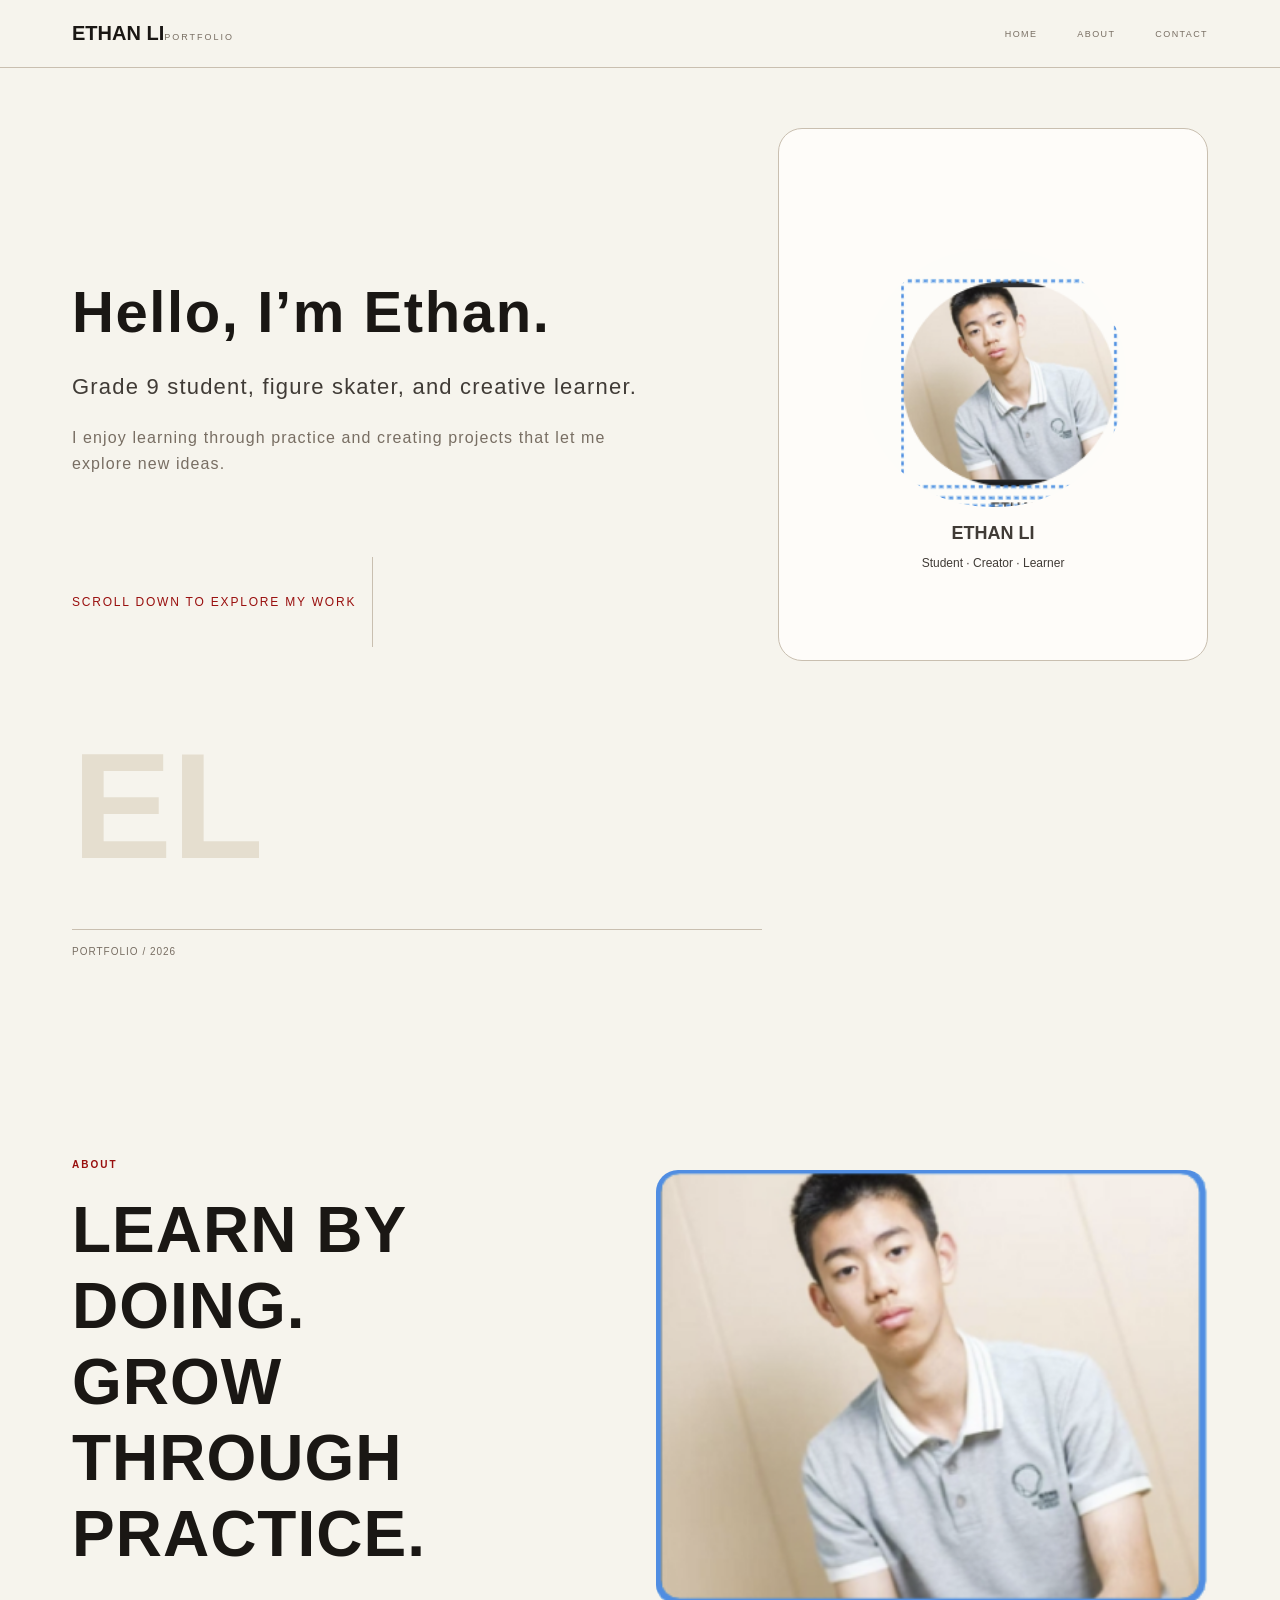
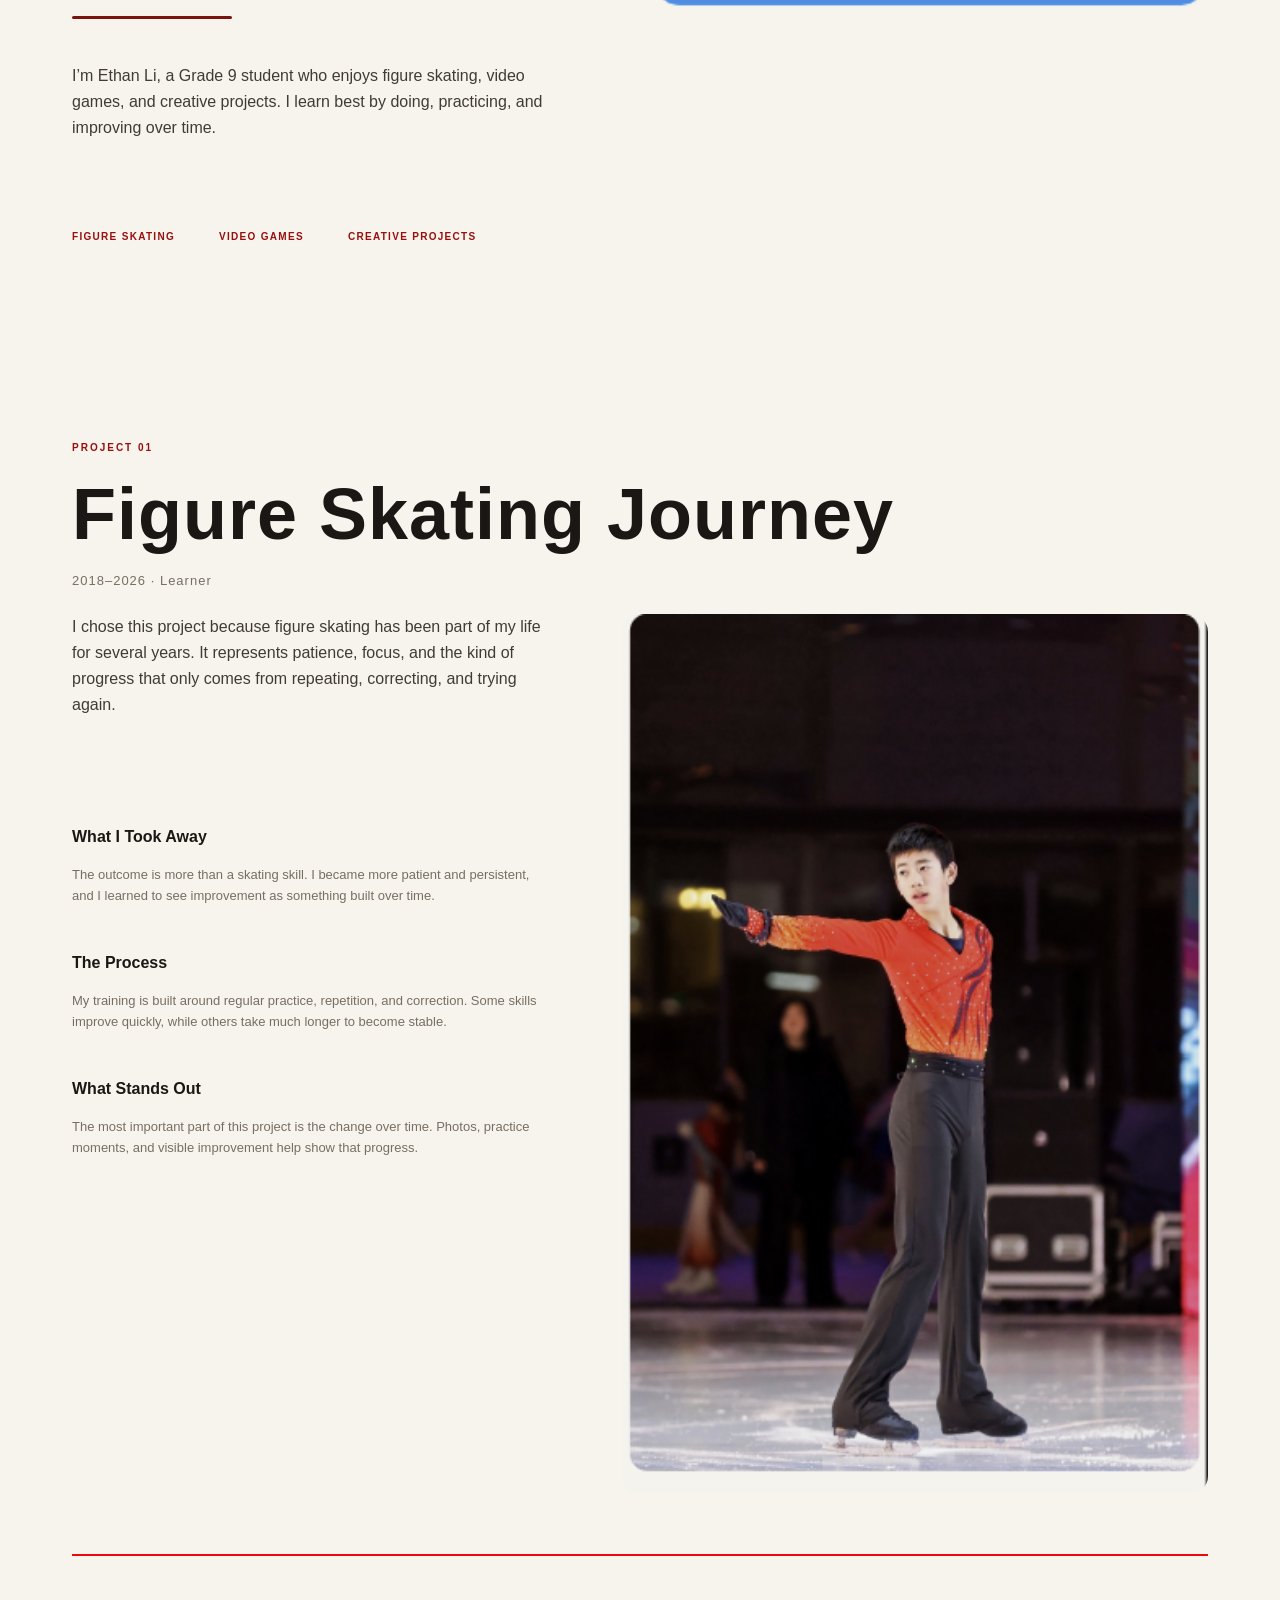
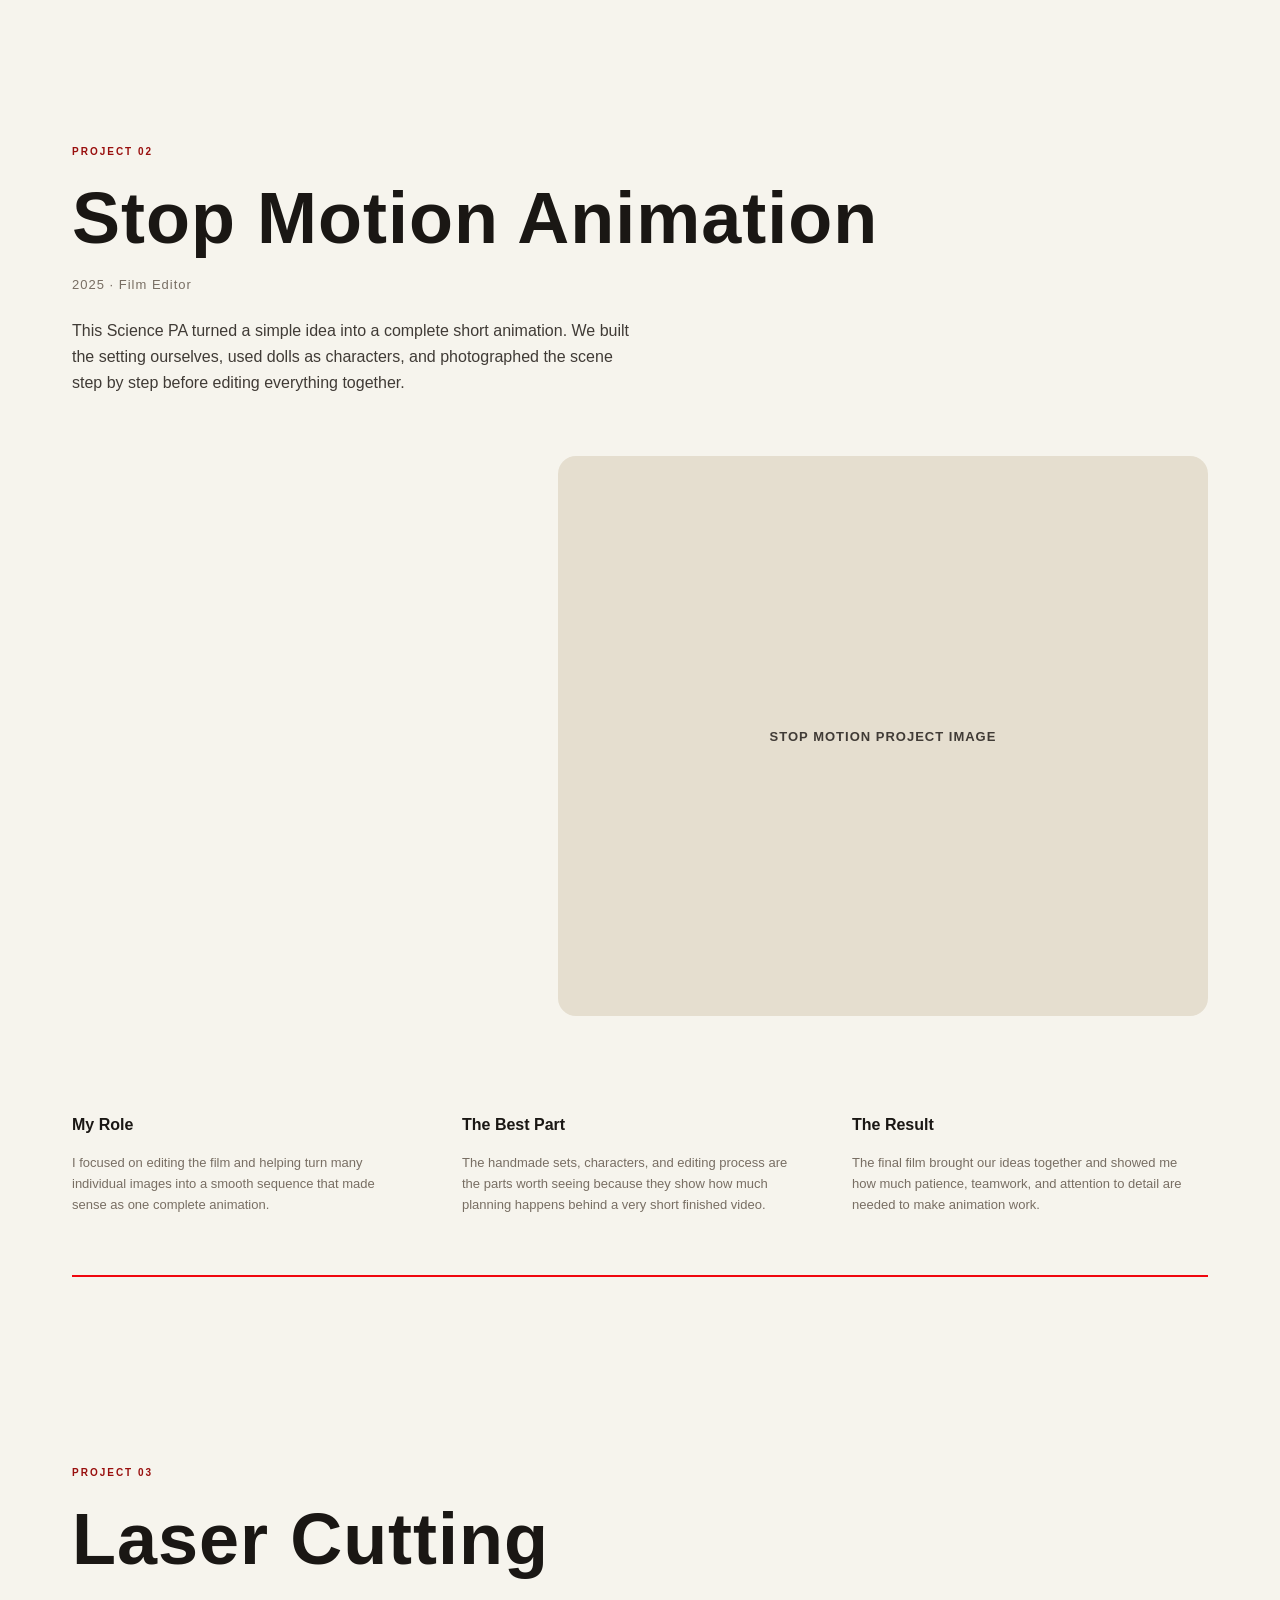
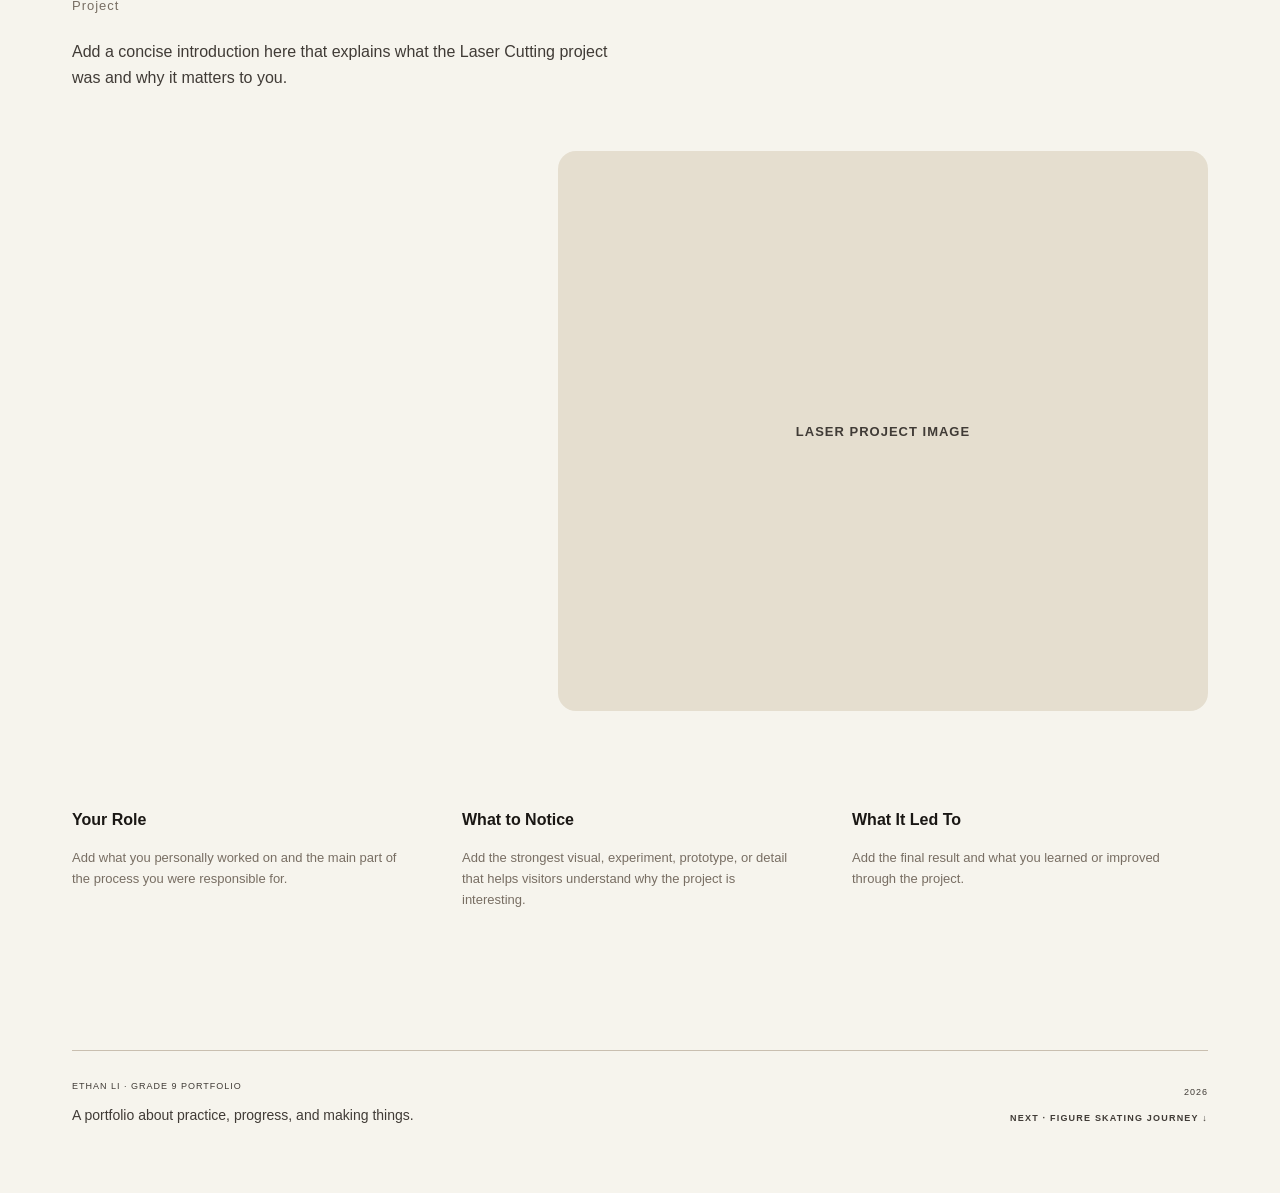
==== portfolio-figma-assignment/index.html @ 9a59ec35 "Add files via upload" ====
<!DOCTYPE html>
<html lang="en">
<head>
<meta charset="UTF-8" />
<meta name="viewport" content="width=device-width, initial-scale=1.0" />
<title>Ethan Li — Portfolio</title>
<link rel="stylesheet" href="css/style.css" />
</head>
<body>

<header id="home">
  <div class="header-inner">
    <a class="logo" href="#home">ETHAN LI<span class="logo-sub">PORTFOLIO</span></a>
    <nav>
      <a href="#home">Home</a>
      <a href="#about">About</a>
      <a href="#contact">Contact</a>
    </nav>
  </div>
</header>

<!-- ============ HERO ============ -->
<section class="hero">
  <div class="wrap">
    <div class="hero-grid">
      <div>
        <h1>Hello, I&rsquo;m Ethan.</h1>
        <p class="tagline">Grade 9 student, figure skater, and creative learner.</p>
        <p class="sub">I enjoy learning through practice and creating projects that let me explore new ideas.</p>
        <div class="scroll-hint">Scroll down to explore my work</div>
      </div>
      <aside class="hero-card">
        <img src="images/portrait.png" alt="Portrait of Ethan Li" />
        <div class="name">ETHAN LI</div>
        <div class="role">Student &middot; Creator &middot; Learner</div>
      </aside>
    </div>
    <div class="hero-watermark">EL</div>
    <div class="hero-foot">
      <hr class="rule" />
      <span>Portfolio / 2026</span>
    </div>
  </div>
</section>

<!-- ============ ABOUT ============ -->
<section class="about" id="about">
  <div class="wrap">
    <div class="eyebrow">About</div>
    <div class="about-grid">
      <div>
        <h2>LEARN BY DOING.<br />GROW THROUGH PRACTICE.</h2>
        <div class="bar"></div>
        <p>I&rsquo;m Ethan Li, a Grade 9 student who enjoys figure skating, video games, and creative projects. I learn best by doing, practicing, and improving over time.</p>
        <div class="interests">
          <span>Figure Skating</span>
          <span>Video Games</span>
          <span>Creative Projects</span>
        </div>
      </div>
      <img src="images/about.png" alt="About Ethan" />
    </div>
  </div>
</section>

<!-- ============ PROJECT 01 ============ -->
<section class="project" id="project-1">
  <div class="wrap">
    <div class="eyebrow">Project 01</div>
    <h2>Figure Skating Journey</h2>
    <div class="meta">2018&ndash;2026 &middot; Learner</div>
    <div class="project-layout">
      <div>
        <p class="intro">I chose this project because figure skating has been part of my life for several years. It represents patience, focus, and the kind of progress that only comes from repeating, correcting, and trying again.</p>
        <div class="facts" style="grid-template-columns: 1fr; gap: 48px; margin-top: 110px;">
          <div>
            <h3>What I Took Away</h3>
            <p>The outcome is more than a skating skill. I became more patient and persistent, and I learned to see improvement as something built over time.</p>
          </div>
          <div>
            <h3>The Process</h3>
            <p>My training is built around regular practice, repetition, and correction. Some skills improve quickly, while others take much longer to become stable.</p>
          </div>
          <div>
            <h3>What Stands Out</h3>
            <p>The most important part of this project is the change over time. Photos, practice moments, and visible improvement help show that progress.</p>
          </div>
        </div>
      </div>
      <img class="side-img" src="images/skating.png" alt="Figure skating" />
    </div>
    <hr class="section-divider" />
  </div>
</section>

<!-- ============ PROJECT 02 ============ -->
<section class="project" id="project-2">
  <div class="wrap">
    <div class="eyebrow">Project 02</div>
    <h2>Stop Motion Animation</h2>
    <div class="meta">2025 &middot; Film Editor</div>
    <p class="intro">This Science PA turned a simple idea into a complete short animation. We built the setting ourselves, used dolls as characters, and photographed the scene step by step before editing everything together.</p>
    <div class="project-img big-img">STOP MOTION PROJECT IMAGE</div>
    <div class="facts">
      <div>
        <h3>My Role</h3>
        <p>I focused on editing the film and helping turn many individual images into a smooth sequence that made sense as one complete animation.</p>
      </div>
      <div>
        <h3>The Best Part</h3>
        <p>The handmade sets, characters, and editing process are the parts worth seeing because they show how much planning happens behind a very short finished video.</p>
      </div>
      <div>
        <h3>The Result</h3>
        <p>The final film brought our ideas together and showed me how much patience, teamwork, and attention to detail are needed to make animation work.</p>
      </div>
    </div>
    <hr class="section-divider" />
  </div>
</section>

<!-- ============ PROJECT 03 ============ -->
<section class="project" id="project-3">
  <div class="wrap">
    <div class="eyebrow">Project 03</div>
    <h2>Laser Cutting</h2>
    <div class="meta">Project</div>
    <p class="intro">Add a concise introduction here that explains what the Laser Cutting project was and why it matters to you.</p>
    <div class="project-img big-img">LASER PROJECT IMAGE</div>
    <div class="facts">
      <div>
        <h3>Your Role</h3>
        <p>Add what you personally worked on and the main part of the process you were responsible for.</p>
      </div>
      <div>
        <h3>What to Notice</h3>
        <p>Add the strongest visual, experiment, prototype, or detail that helps visitors understand why the project is interesting.</p>
      </div>
      <div>
        <h3>What It Led To</h3>
        <p>Add the final result and what you learned or improved through the project.</p>
      </div>
    </div>
  </div>
</section>

<!-- ============ FOOTER ============ -->
<footer id="contact">
  <div class="wrap">
    <hr class="rule" />
    <div class="footer-row">
      <div class="left">
        <small>Ethan Li &middot; Grade 9 Portfolio</small>
        <div class="footer-desc">A portfolio about practice, progress, and making things.</div>
      </div>
      <div class="right" style="text-align: right;">
        <small>2026</small>
        <div class="footer-next">Next &middot; Figure Skating Journey &darr;</div>
      </div>
    </div>
  </div>
</footer>

</body>
</html>
---- portfolio-figma-assignment/css/style.css ----
:root {
  --bg: #F6F4ED;
  --card: #FEFCF9;
  --ink: #1A1714;
  --ink-2: #403B36;
  --muted: #786E63;
  --line: #C9BFB0;
  --accent: #990F0E;
  --accent-dark: #7A140F;
  --cream: #E5DECF;
}
* { margin: 0; padding: 0; box-sizing: border-box; }
html { scroll-behavior: smooth; }
body {
  background: var(--bg);
  color: var(--ink);
  font-family: Inter, "Helvetica Neue", Arial, sans-serif;
  -webkit-font-smoothing: antialiased;
}
img { display: block; max-width: 100%; }
.wrap { max-width: 1440px; margin: 0 auto; padding: 0 72px; }

/* ---------- Header ---------- */
header { position: sticky; top: 0; z-index: 10; background: var(--bg); border-bottom: 1px solid var(--line); }
.header-inner { display: flex; align-items: center; justify-content: space-between; padding: 22px 72px; }
.logo { color: var(--ink); font-size: 20px; font-weight: 600; text-decoration: none; }
.logo-sub { color: var(--muted); font-size: 9px; font-weight: 500; letter-spacing: 2px; margin-top: 2px; }
nav { display: flex; gap: 40px; }
nav a { color: var(--muted); font-size: 9px; font-weight: 500; letter-spacing: 1.4px; text-decoration: none; text-transform: uppercase; }
nav a:hover { color: var(--accent); }

/* ---------- Shared ---------- */
.eyebrow { color: var(--accent); font-size: 10px; font-weight: 600; letter-spacing: 2px; text-transform: uppercase; }
.rule { border: none; border-top: 1px solid var(--line); }
.project-img {
  background: var(--cream); border-radius: 18px;
  display: flex; align-items: center; justify-content: center;
  color: var(--ink-2); font-size: 13px; font-weight: 600; letter-spacing: 1px; text-align: center;
}

/* ---------- Hero ---------- */
.hero { padding: 60px 0 90px; position: relative; }
.hero-grid { display: grid; grid-template-columns: 1fr 430px; gap: 80px; align-items: start; }
.hero h1 { font-size: 58px; font-weight: 700; letter-spacing: 1.6px; margin: 150px 0 24px; }
.hero .tagline { color: var(--ink-2); font-size: 22px; font-weight: 500; line-height: 36px; letter-spacing: 1.2px; margin-bottom: 20px; }
.hero .sub { color: var(--muted); font-size: 16px; font-weight: 400; line-height: 26px; letter-spacing: 1.1px; max-width: 560px; }
.scroll-hint { margin-top: 80px; color: var(--accent); font-size: 12px; font-weight: 500; letter-spacing: 1.8px; text-transform: uppercase; display: flex; align-items: center; gap: 16px; }
.scroll-hint::after { content: ""; width: 1px; height: 90px; background: var(--line); display: block; }
.hero-card { background: var(--card); border: 1px solid var(--line); border-radius: 24px; padding: 120px 40px 90px; text-align: center; }
.hero-card img { width: 265px; height: 258px; border-radius: 9999px; object-fit: cover; margin: 0 auto 16px; }
.hero-card .name { color: var(--ink-2); font-size: 18px; font-weight: 600; }
.hero-card .role { color: var(--ink-2); font-size: 12px; font-weight: 400; margin-top: 12px; }
.hero-watermark { margin-top: 70px; color: var(--cream); font-size: 150px; font-weight: 700; line-height: 1; user-select: none; }
.hero-foot { margin-top: 48px; max-width: 690px; }
.hero-foot span { display: inline-block; margin-top: 16px; color: var(--muted); font-size: 10px; font-weight: 500; letter-spacing: 1px; text-transform: uppercase; }

/* ---------- About ---------- */
.about { padding: 110px 0 90px; }
.about-grid { display: grid; grid-template-columns: 1fr 552px; gap: 80px; align-items: start; }
.about h2 { font-size: 64px; font-weight: 700; line-height: 76px; letter-spacing: 1px; margin: 22px 0 0; }
.about .bar { width: 160px; height: 3px; border-radius: 2px; background: var(--accent-dark); margin: 44px 0; }
.about p { color: var(--ink-2); font-size: 16px; line-height: 26px; max-width: 590px; }
.interests { display: flex; gap: 44px; margin-top: 90px; }
.interests span { color: var(--accent); font-size: 10px; font-weight: 600; letter-spacing: 1.3px; text-transform: uppercase; }
.about img { border-radius: 22px; object-fit: cover; width: 100%; height: 437px; }

/* ---------- Projects ---------- */
.project { padding: 110px 0 80px; }
.project h2 { font-size: 72px; font-weight: 700; letter-spacing: 1px; margin: 20px 0 18px; }
.project .meta { color: var(--muted); font-size: 13px; font-weight: 500; letter-spacing: 1px; margin-bottom: 26px; }
.project .intro { color: var(--ink-2); font-size: 16px; line-height: 26px; max-width: 560px; }
.project-layout { display: grid; grid-template-columns: 1fr 586px; gap: 80px; align-items: start; }
.project-layout .side-img { width: 100%; height: 880px; border-radius: 18px; object-fit: cover; }
.big-img { width: 650px; height: 560px; border-radius: 18px; margin: 60px 0 0 auto; }
.facts { display: grid; grid-template-columns: repeat(3, 330px); gap: 60px; margin-top: 100px; }
.facts h3 { font-size: 16px; font-weight: 600; margin-bottom: 18px; }
.facts p { color: var(--muted); font-size: 13px; line-height: 21px; }
.section-divider { border: none; border-top: 2px solid #F0060E; margin: 60px 0 0; }

/* ---------- Footer ---------- */
footer { padding: 60px 0 70px; }
.footer-row { display: flex; justify-content: space-between; align-items: flex-end; margin-top: 24px; }
.footer-row small { color: var(--ink-2); font-size: 9px; font-weight: 500; letter-spacing: 1px; text-transform: uppercase; }
.footer-desc { color: var(--ink-2); font-size: 14px; margin-top: 14px; }
.footer-next { color: var(--ink-2); font-size: 9px; font-weight: 600; letter-spacing: 1.2px; text-transform: uppercase; margin-top: 14px; }

/* ---------- Responsive ---------- */
@media (max-width: 1100px) {
  .wrap { padding: 0 32px; }
  .header-inner { padding: 20px 32px; }
  .hero-grid, .about-grid, .project-layout { grid-template-columns: 1fr; gap: 48px; }
  .hero h1 { font-size: 44px; margin-top: 40px; }
  .about h2, .project h2 { font-size: 44px; line-height: 52px; }
  .hero-watermark { font-size: 90px; }
  .project-layout .big-img { width: 100%; margin: 48px 0 0; }
  .facts { grid-template-columns: 1fr; gap: 40px; }
}
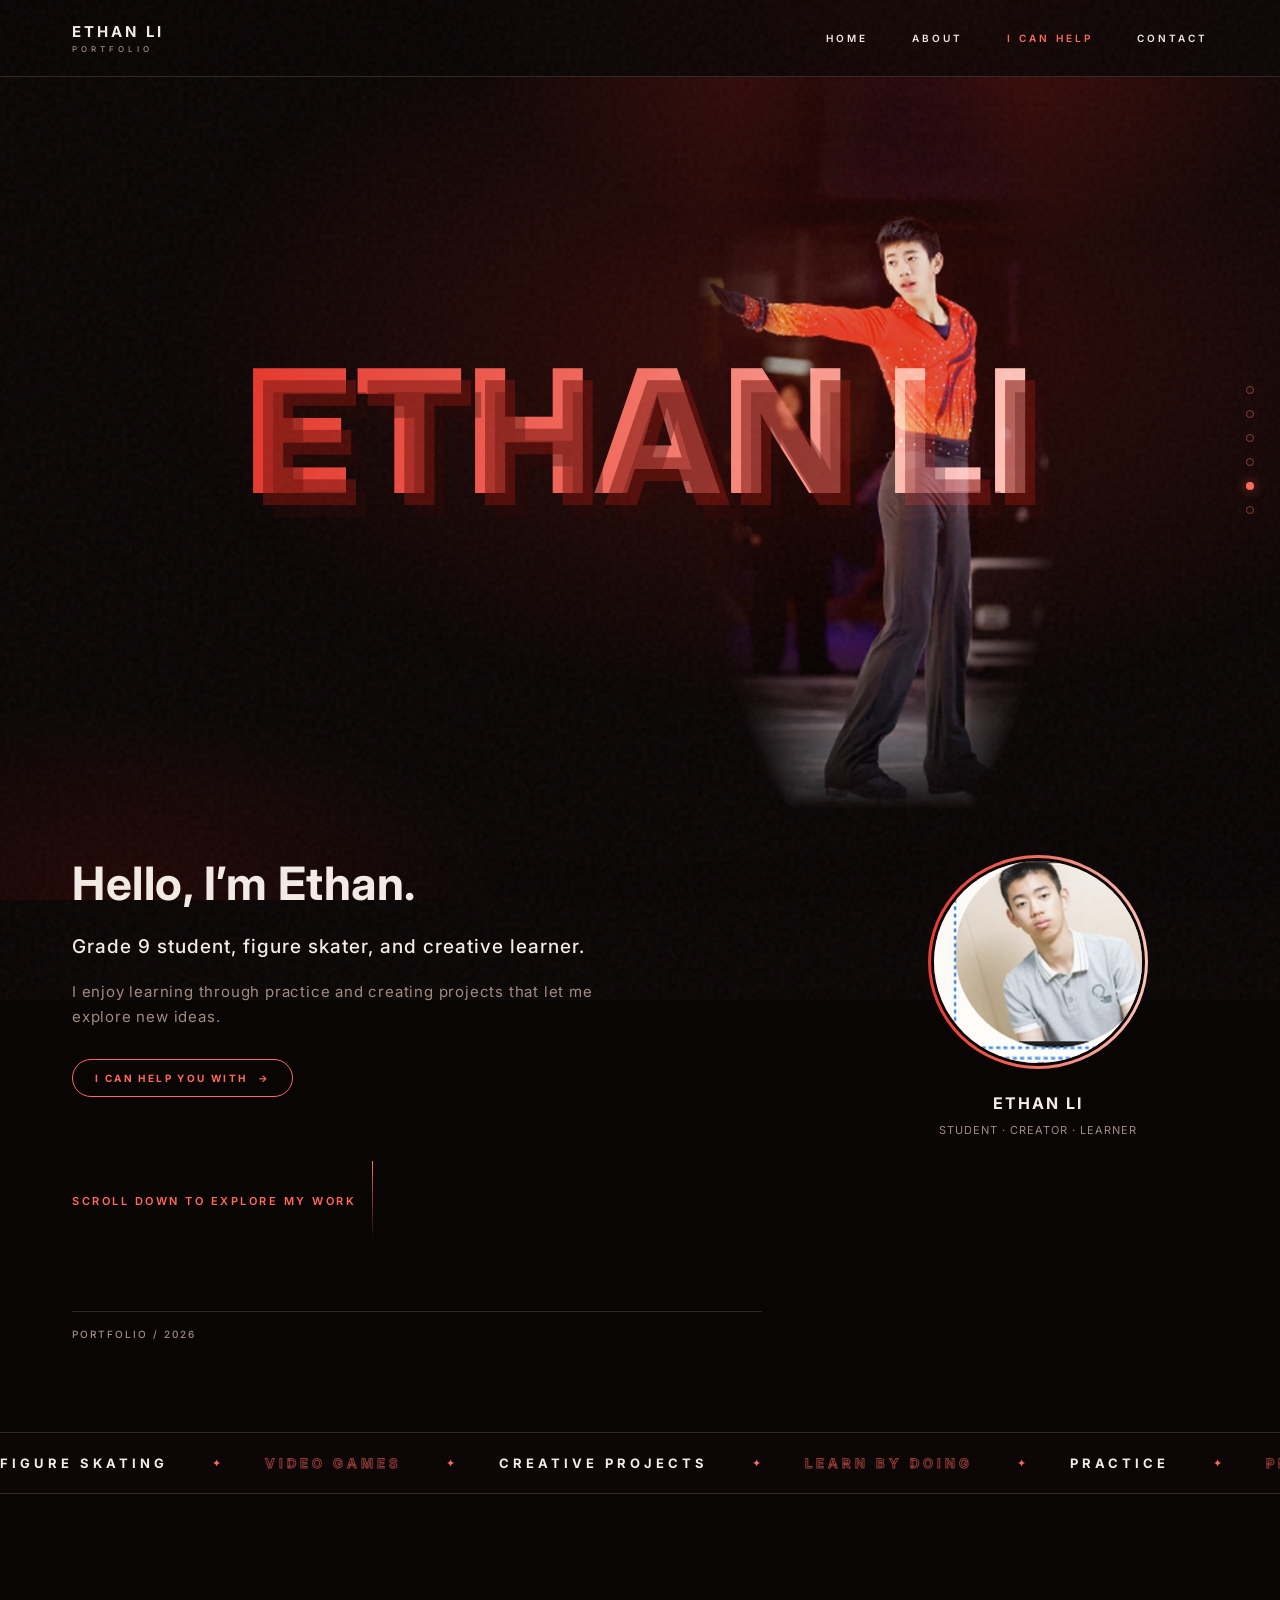
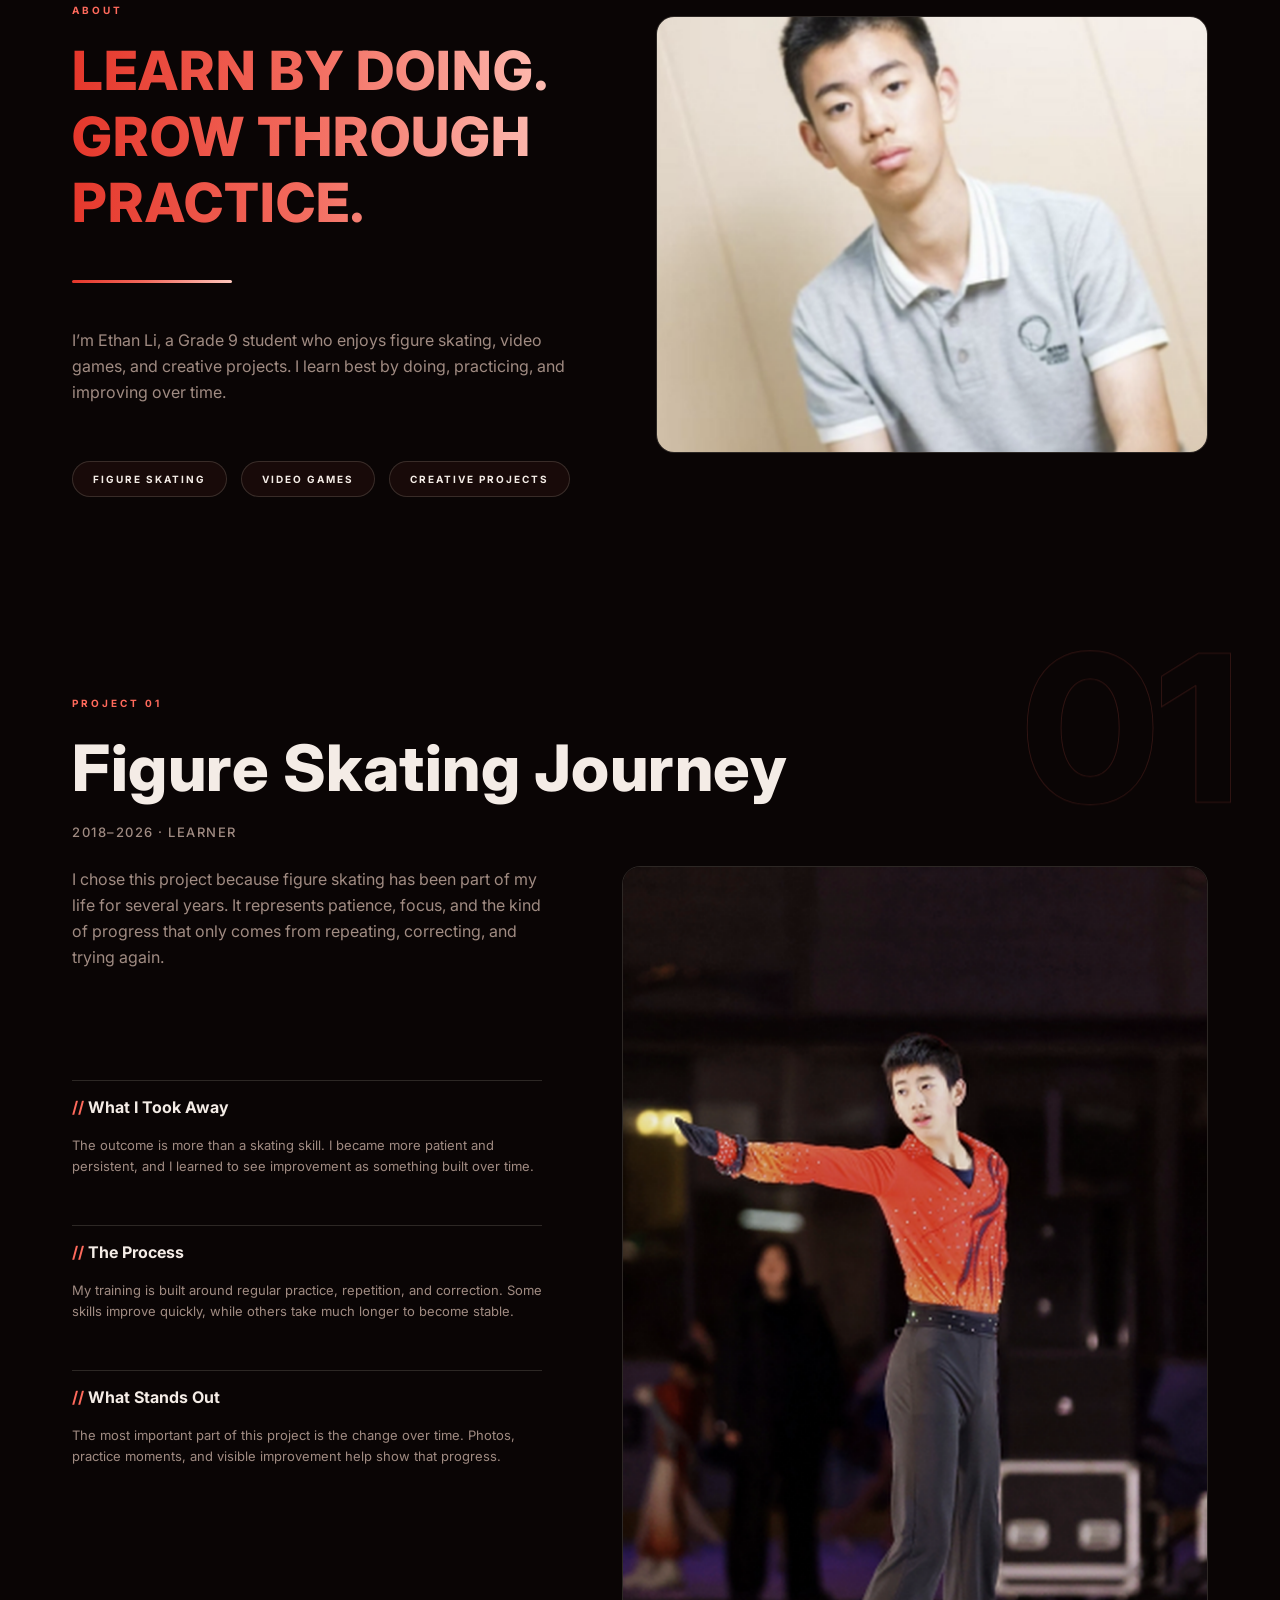
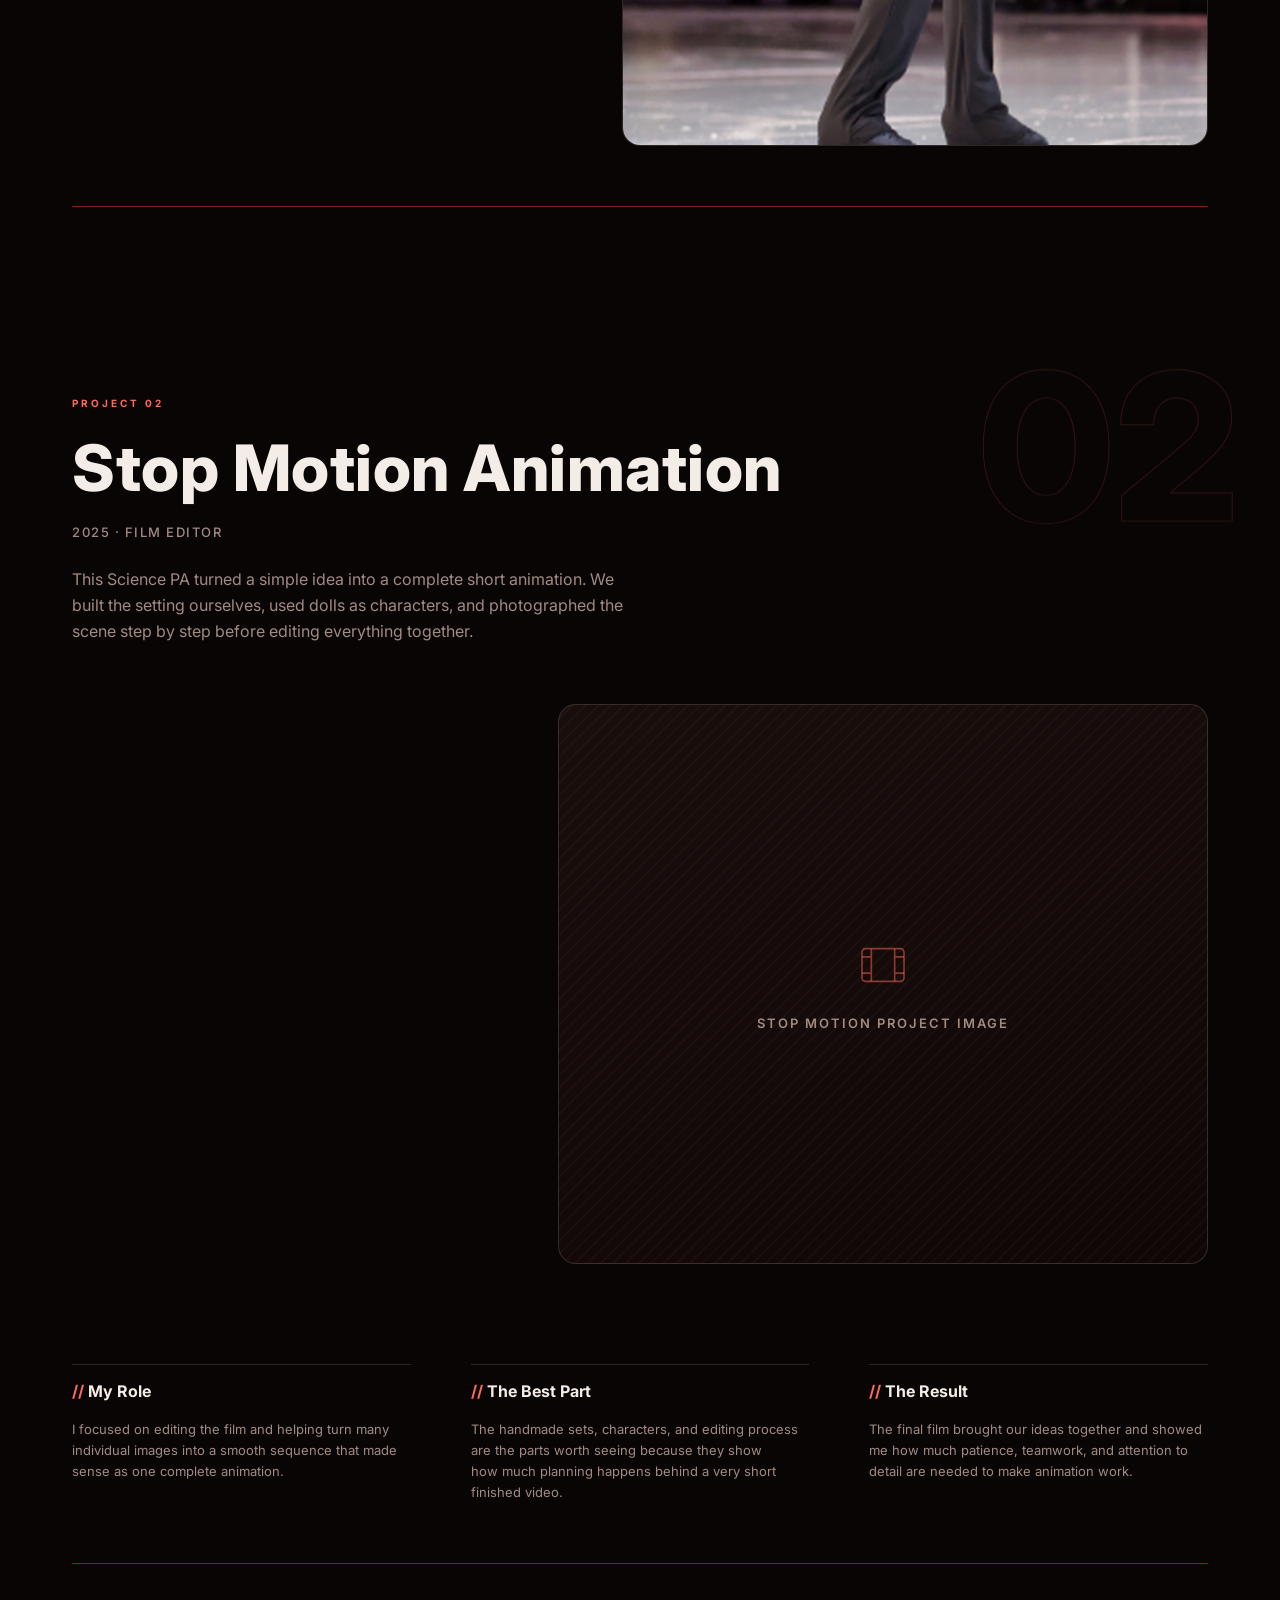
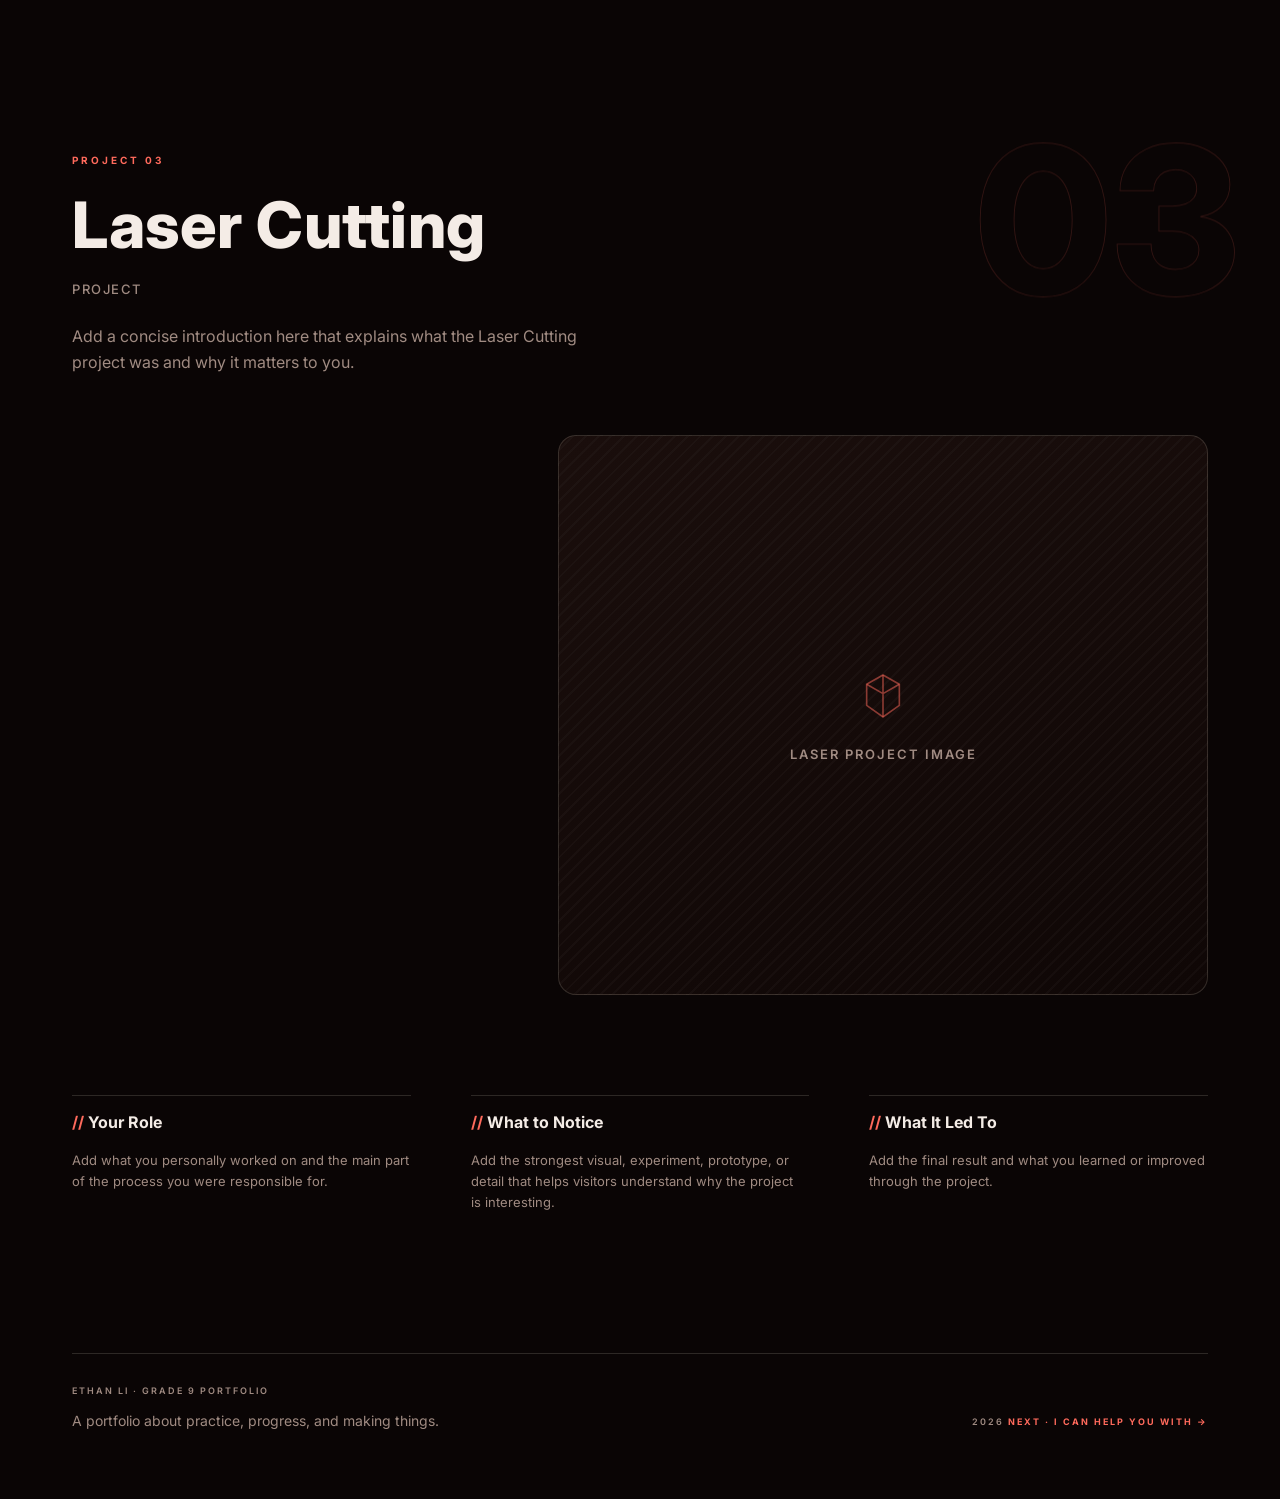
==== commit 452fa7ed: "Add I-can-help-you-with page (help.html) and sync current site" ====
--- a/portfolio-figma-assignment/index.html
+++ b/portfolio-figma-assignment/index.html
@@ -3,39 +3,67 @@
 <head>
 <meta charset="UTF-8" />
 <meta name="viewport" content="width=device-width, initial-scale=1.0" />
-<title>Ethan Li — Portfolio</title>
+<title>Ethan Li — Portfolio 2026</title>
+<meta name="description" content="Portfolio of Ethan Li — Grade 9 student, figure skater and creative learner. Projects about practice, progress, and making things." />
+<meta name="theme-color" content="#0A0505" />
+<meta name="color-scheme" content="dark" />
+<link rel="preconnect" href="https://fonts.googleapis.com" />
+<link rel="preconnect" href="https://fonts.gstatic.com" crossorigin />
+<link href="https://fonts.googleapis.com/css2?family=Inter:wght@400;500;600;700;800;900&display=swap" rel="stylesheet" />
+<link rel="icon" href="data:image/svg+xml,%3Csvg%20xmlns='http://www.w3.org/2000/svg'%20viewBox='0%200%2032%2032'%3E%3Crect%20width='32'%20height='32'%20rx='7'%20fill='%230A0505'/%3E%3Ctext%20x='16'%20y='22'%20font-family='Arial'%20font-size='14'%20font-weight='700'%20text-anchor='middle'%20fill='%23FF6A5C'%3EEL%3C/text%3E%3C/svg%3E" />
 <link rel="stylesheet" href="css/style.css" />
 </head>
 <body>
 
+<div id="loader" aria-hidden="true">
+  <div class="loader-name">ETHAN&nbsp;LI</div>
+  <div class="loader-bar"><i></i></div>
+</div>
+
+<canvas id="particles" aria-hidden="true"></canvas>
+<div id="spotlight" aria-hidden="true"></div>
+<div id="grain" aria-hidden="true"></div>
+<div id="progress" aria-hidden="true"></div>
+<div id="cur-dot" aria-hidden="true"></div>
+<div id="cur-ring" aria-hidden="true"></div>
+
+<a class="skip-link" href="#about">Skip to content</a>
+
 <header id="home">
   <div class="header-inner">
     <a class="logo" href="#home">ETHAN LI<span class="logo-sub">PORTFOLIO</span></a>
-    <nav>
+    <nav aria-label="Main">
       <a href="#home">Home</a>
       <a href="#about">About</a>
+      <a href="help.html" class="nav-cta">I can help</a>
       <a href="#contact">Contact</a>
     </nav>
   </div>
 </header>
 
-<!-- ============ HERO ============ -->
+<!-- ============ HERO（参考图版：暗底 + 巨幅标题 + 人物抠像叠压） ============ -->
 <section class="hero">
-  <div class="wrap">
+  <div class="hero-stage">
+    <div class="title-wrap">
+      <div class="display-name" aria-hidden="true">ETHAN&nbsp;LI</div>
+    </div>
+    <img class="hero-cutout" src="images/skater-cutout.png" alt="" fetchpriority="high" />
+  </div>
+  <div class="wrap hero-copy">
     <div class="hero-grid">
       <div>
         <h1>Hello, I&rsquo;m Ethan.</h1>
         <p class="tagline">Grade 9 student, figure skater, and creative learner.</p>
         <p class="sub">I enjoy learning through practice and creating projects that let me explore new ideas.</p>
+        <a class="hero-cta" href="help.html">I can help you with <span aria-hidden="true">&rarr;</span></a>
         <div class="scroll-hint">Scroll down to explore my work</div>
       </div>
       <aside class="hero-card">
-        <img src="images/portrait.png" alt="Portrait of Ethan Li" />
+        <div class="avatar-ring"><img src="images/portrait.png" alt="Portrait of Ethan Li" width="336" height="336" decoding="async" /></div>
         <div class="name">ETHAN LI</div>
         <div class="role">Student &middot; Creator &middot; Learner</div>
       </aside>
     </div>
-    <div class="hero-watermark">EL</div>
     <div class="hero-foot">
       <hr class="rule" />
       <span>Portfolio / 2026</span>
@@ -43,13 +71,25 @@
   </div>
 </section>
 
+<!-- ============ 跑马灯装饰带（纯装饰） ============ -->
+<div class="marquee" aria-hidden="true">
+  <div class="marquee-track">
+    <span>Figure Skating</span><i>✦</i><span class="ghost-txt">Video Games</span><i>✦</i>
+    <span>Creative Projects</span><i>✦</i><span class="ghost-txt">Learn by Doing</span><i>✦</i>
+    <span>Practice</span><i>✦</i><span class="ghost-txt">Progress</span><i>✦</i>
+    <span>Figure Skating</span><i>✦</i><span class="ghost-txt">Video Games</span><i>✦</i>
+    <span>Creative Projects</span><i>✦</i><span class="ghost-txt">Learn by Doing</span><i>✦</i>
+    <span>Practice</span><i>✦</i><span class="ghost-txt">Progress</span><i>✦</i>
+  </div>
+</div>
+
 <!-- ============ ABOUT ============ -->
-<section class="about" id="about">
+<section class="about" id="about" aria-labelledby="about-title">
   <div class="wrap">
     <div class="eyebrow">About</div>
     <div class="about-grid">
       <div>
-        <h2>LEARN BY DOING.<br />GROW THROUGH PRACTICE.</h2>
+        <h2 id="about-title">LEARN BY DOING.<br />GROW THROUGH PRACTICE.</h2>
         <div class="bar"></div>
         <p>I&rsquo;m Ethan Li, a Grade 9 student who enjoys figure skating, video games, and creative projects. I learn best by doing, practicing, and improving over time.</p>
         <div class="interests">
@@ -58,21 +98,22 @@
           <span>Creative Projects</span>
         </div>
       </div>
-      <img src="images/about.png" alt="About Ethan" />
+      <img src="images/about.png" alt="About Ethan" loading="lazy" decoding="async" />
     </div>
   </div>
 </section>
 
 <!-- ============ PROJECT 01 ============ -->
-<section class="project" id="project-1">
+<section class="project" id="project-1" aria-labelledby="p1-title">
+  <div class="ghost" aria-hidden="true">01</div>
   <div class="wrap">
     <div class="eyebrow">Project 01</div>
-    <h2>Figure Skating Journey</h2>
+    <h2 id="p1-title">Figure Skating Journey</h2>
     <div class="meta">2018&ndash;2026 &middot; Learner</div>
     <div class="project-layout">
       <div>
         <p class="intro">I chose this project because figure skating has been part of my life for several years. It represents patience, focus, and the kind of progress that only comes from repeating, correcting, and trying again.</p>
-        <div class="facts" style="grid-template-columns: 1fr; gap: 48px; margin-top: 110px;">
+        <div class="facts facts--stack">
           <div>
             <h3>What I Took Away</h3>
             <p>The outcome is more than a skating skill. I became more patient and persistent, and I learned to see improvement as something built over time.</p>
@@ -87,20 +128,27 @@
           </div>
         </div>
       </div>
-      <img class="side-img" src="images/skating.png" alt="Figure skating" />
+      <img class="side-img" src="images/skating.png" alt="Figure skating" loading="lazy" decoding="async" />
     </div>
     <hr class="section-divider" />
   </div>
 </section>
 
 <!-- ============ PROJECT 02 ============ -->
-<section class="project" id="project-2">
+<section class="project" id="project-2" aria-labelledby="p2-title">
+  <div class="ghost" aria-hidden="true">02</div>
   <div class="wrap">
     <div class="eyebrow">Project 02</div>
-    <h2>Stop Motion Animation</h2>
+    <h2 id="p2-title">Stop Motion Animation</h2>
     <div class="meta">2025 &middot; Film Editor</div>
     <p class="intro">This Science PA turned a simple idea into a complete short animation. We built the setting ourselves, used dolls as characters, and photographed the scene step by step before editing everything together.</p>
-    <div class="project-img big-img">STOP MOTION PROJECT IMAGE</div>
+    <div class="project-img big-img">
+      <svg class="ph-icon" viewBox="0 0 48 48" fill="none" stroke="currentColor" stroke-width="1.4" aria-hidden="true">
+        <rect x="6" y="10" width="36" height="28" rx="3" />
+        <path d="M14 10v28M34 10v28M6 17h8M6 31h8M34 17h8M34 31h8" />
+      </svg>
+      <span>STOP MOTION PROJECT IMAGE</span>
+    </div>
     <div class="facts">
       <div>
         <h3>My Role</h3>
@@ -120,13 +168,20 @@
 </section>
 
 <!-- ============ PROJECT 03 ============ -->
-<section class="project" id="project-3">
+<section class="project" id="project-3" aria-labelledby="p3-title">
+  <div class="ghost" aria-hidden="true">03</div>
   <div class="wrap">
     <div class="eyebrow">Project 03</div>
-    <h2>Laser Cutting</h2>
+    <h2 id="p3-title">Laser Cutting</h2>
     <div class="meta">Project</div>
     <p class="intro">Add a concise introduction here that explains what the Laser Cutting project was and why it matters to you.</p>
-    <div class="project-img big-img">LASER PROJECT IMAGE</div>
+    <div class="project-img big-img">
+      <svg class="ph-icon" viewBox="0 0 48 48" fill="none" stroke="currentColor" stroke-width="1.4" aria-hidden="true">
+        <path d="M24 6l14 8v18L24 42 10 32V14z" />
+        <path d="M24 6v36M10 14l14 8 14-8" />
+      </svg>
+      <span>LASER PROJECT IMAGE</span>
+    </div>
     <div class="facts">
       <div>
         <h3>Your Role</h3>
@@ -149,17 +204,21 @@
   <div class="wrap">
     <hr class="rule" />
     <div class="footer-row">
-      <div class="left">
+      <div class="footer-left">
         <small>Ethan Li &middot; Grade 9 Portfolio</small>
         <div class="footer-desc">A portfolio about practice, progress, and making things.</div>
       </div>
-      <div class="right" style="text-align: right;">
+      <div class="footer-right">
         <small>2026</small>
-        <div class="footer-next">Next &middot; Figure Skating Journey &darr;</div>
+        <div class="footer-next"><a href="help.html" style="color:inherit;text-decoration:none;">Next &middot; I can help you with &rarr;</a></div>
       </div>
     </div>
   </div>
 </footer>
 
+<nav id="rail" aria-label="Sections"></nav>
+
+<script src="js/main.js" defer></script>
+<script src="js/fx.js" defer></script>
 </body>
 </html>
--- a/portfolio-figma-assignment/css/style.css
+++ b/portfolio-figma-assignment/css/style.css
@@ -1,97 +1,575 @@
 :root {
-  --bg: #F6F4ED;
-  --card: #FEFCF9;
-  --ink: #1A1714;
-  --ink-2: #403B36;
-  --muted: #786E63;
-  --line: #C9BFB0;
-  --accent: #990F0E;
-  --accent-dark: #7A140F;
-  --cream: #E5DECF;
+  --bg: #0A0505;
+  --panel: #150B0A;
+  --ink: #F4ECE6;
+  --muted: #A08B82;
+  --line: rgba(229, 222, 207, 0.16);
+  --accent: #FF6A5C;
+  --grad: linear-gradient(92deg, #E5372B 0%, #F2695C 45%, #FFC7BD 100%);
+  --header-h: 76px;
+  --ease: cubic-bezier(0.22, 1, 0.36, 1);
 }
 * { margin: 0; padding: 0; box-sizing: border-box; }
 html { scroll-behavior: smooth; }
 body {
-  background: var(--bg);
+  background-color: var(--bg);
+  background-image:
+    radial-gradient(ellipse 55% 45% at 72% 0%, rgba(122, 20, 15, 0.55), transparent 65%),
+    radial-gradient(ellipse 45% 30% at 8% 100%, rgba(90, 15, 12, 0.35), transparent 70%);
+  background-attachment: fixed;
   color: var(--ink);
-  font-family: Inter, "Helvetica Neue", Arial, sans-serif;
+  font-family: Inter, "Helvetica Neue", Helvetica, Arial, "PingFang SC", "Microsoft YaHei", sans-serif;
   -webkit-font-smoothing: antialiased;
+  text-rendering: optimizeLegibility;
 }
 img { display: block; max-width: 100%; }
 .wrap { max-width: 1440px; margin: 0 auto; padding: 0 72px; }
 
+::selection { background: var(--accent); color: #0A0505; }
+:focus-visible { outline: 2px solid var(--accent); outline-offset: 4px; border-radius: 2px; }
+
+.skip-link {
+  position: absolute; left: -9999px; top: 0; z-index: 200;
+  background: var(--accent); color: #0A0505; padding: 10px 18px;
+  font-size: 12px; font-weight: 700; letter-spacing: 2px; text-transform: uppercase; text-decoration: none;
+}
+.skip-link:focus { left: 24px; top: 18px; }
+
 /* ---------- Header ---------- */
-header { position: sticky; top: 0; z-index: 10; background: var(--bg); border-bottom: 1px solid var(--line); }
+header {
+  position: sticky; top: 0; z-index: 20;
+  background: rgba(10, 5, 5, 0.82);
+  backdrop-filter: blur(10px);
+  -webkit-backdrop-filter: blur(10px);
+  border-bottom: 1px solid var(--line);
+}
 .header-inner { display: flex; align-items: center; justify-content: space-between; padding: 22px 72px; }
-.logo { color: var(--ink); font-size: 20px; font-weight: 600; text-decoration: none; }
-.logo-sub { color: var(--muted); font-size: 9px; font-weight: 500; letter-spacing: 2px; margin-top: 2px; }
-nav { display: flex; gap: 40px; }
-nav a { color: var(--muted); font-size: 9px; font-weight: 500; letter-spacing: 1.4px; text-decoration: none; text-transform: uppercase; }
+.logo { color: var(--ink); font-size: 15px; font-weight: 700; letter-spacing: 3px; text-decoration: none; }
+.logo-sub { display: block; color: var(--muted); font-size: 8px; font-weight: 500; letter-spacing: 4px; margin-top: 3px; }
+nav { display: flex; gap: 44px; }
+nav a {
+  color: var(--ink); font-size: 10px; font-weight: 600;
+  letter-spacing: 3px; text-decoration: none; text-transform: uppercase;
+  position: relative; transition: color 0.2s;
+}
+nav a::after {
+  content: ""; position: absolute; left: 0; bottom: -6px;
+  width: 0; height: 1px; background: var(--accent); transition: width 0.25s var(--ease);
+}
 nav a:hover { color: var(--accent); }
+nav a:hover::after { width: 100%; }
 
 /* ---------- Shared ---------- */
-.eyebrow { color: var(--accent); font-size: 10px; font-weight: 600; letter-spacing: 2px; text-transform: uppercase; }
+.eyebrow { color: var(--accent); font-size: 10px; font-weight: 700; letter-spacing: 3px; text-transform: uppercase; }
 .rule { border: none; border-top: 1px solid var(--line); }
 .project-img {
-  background: var(--cream); border-radius: 18px;
-  display: flex; align-items: center; justify-content: center;
-  color: var(--ink-2); font-size: 13px; font-weight: 600; letter-spacing: 1px; text-align: center;
-}
-
-/* ---------- Hero ---------- */
-.hero { padding: 60px 0 90px; position: relative; }
-.hero-grid { display: grid; grid-template-columns: 1fr 430px; gap: 80px; align-items: start; }
-.hero h1 { font-size: 58px; font-weight: 700; letter-spacing: 1.6px; margin: 150px 0 24px; }
-.hero .tagline { color: var(--ink-2); font-size: 22px; font-weight: 500; line-height: 36px; letter-spacing: 1.2px; margin-bottom: 20px; }
-.hero .sub { color: var(--muted); font-size: 16px; font-weight: 400; line-height: 26px; letter-spacing: 1.1px; max-width: 560px; }
-.scroll-hint { margin-top: 80px; color: var(--accent); font-size: 12px; font-weight: 500; letter-spacing: 1.8px; text-transform: uppercase; display: flex; align-items: center; gap: 16px; }
-.scroll-hint::after { content: ""; width: 1px; height: 90px; background: var(--line); display: block; }
-.hero-card { background: var(--card); border: 1px solid var(--line); border-radius: 24px; padding: 120px 40px 90px; text-align: center; }
-.hero-card img { width: 265px; height: 258px; border-radius: 9999px; object-fit: cover; margin: 0 auto 16px; }
-.hero-card .name { color: var(--ink-2); font-size: 18px; font-weight: 600; }
-.hero-card .role { color: var(--ink-2); font-size: 12px; font-weight: 400; margin-top: 12px; }
-.hero-watermark { margin-top: 70px; color: var(--cream); font-size: 150px; font-weight: 700; line-height: 1; user-select: none; }
-.hero-foot { margin-top: 48px; max-width: 690px; }
-.hero-foot span { display: inline-block; margin-top: 16px; color: var(--muted); font-size: 10px; font-weight: 500; letter-spacing: 1px; text-transform: uppercase; }
+  position: relative;
+  background:
+    repeating-linear-gradient(135deg, rgba(255,255,255,0.022) 0 2px, transparent 2px 9px),
+    linear-gradient(160deg, #1A0E0C 0%, #0F0706 100%);
+  border: 1px solid var(--line);
+  border-radius: 18px;
+  display: flex; flex-direction: column; align-items: center; justify-content: center; gap: 22px;
+  color: var(--muted); font-size: 13px; font-weight: 600; letter-spacing: 2px; text-align: center;
+}
+.ph-icon { width: 56px; height: 56px; color: rgba(255, 106, 92, 0.5); }
+
+/* ---------- Hero（参考图版：暗底 + 巨幅标题 + 人物抠像叠压） ---------- */
+.hero { padding-bottom: 90px; overflow: hidden; }
+.hero-stage {
+  position: relative; height: min(calc(100vh - var(--header-h)), 920px); min-height: 620px;
+  margin-top: calc(var(--header-h) * -1); display: flex; align-items: center; justify-content: center;
+  overflow: hidden;
+}
+.hero-stage::before {
+  content: ""; position: absolute; inset: 0;
+  background: radial-gradient(ellipse 72% 62% at 64% 42%, rgba(122, 20, 15, 0.38), transparent 72%);
+}
+.title-wrap { position: relative; z-index: 1; margin-top: 4vh; will-change: transform; }
+.display-name {
+  margin-top: 0;
+  font-size: clamp(92px, 13.4vw, 198px);
+  font-weight: 800; line-height: 0.92; letter-spacing: 0.015em;
+  white-space: nowrap; user-select: none;
+  background: var(--grad);
+  -webkit-background-clip: text; background-clip: text; color: transparent;
+  text-shadow: 10px 12px 0 rgba(122, 18, 12, 0.55), 20px 24px 0 rgba(45, 8, 6, 0.35);
+  animation: titleIn 1s var(--ease) both, titleGlow 4s 1.2s ease-in-out infinite alternate;
+}
+@keyframes titleIn {
+  from { opacity: 0; transform: translateY(70px); }
+  to   { opacity: 1; transform: none; }
+}
+@keyframes titleGlow {
+  from { filter: drop-shadow(0 0 18px rgba(229, 55, 43, 0.18)); }
+  to   { filter: drop-shadow(0 0 34px rgba(229, 55, 43, 0.38)); }
+}
+.hero-cutout {
+  position: absolute; z-index: 2; right: 12%; bottom: 2%;
+  height: 96%; width: auto; max-width: 58%;
+  object-fit: contain; object-position: bottom center;
+  mix-blend-mode: screen;
+  filter: saturate(1.15) contrast(1.12) brightness(0.96);
+  animation: cutoutIn 1s 0.25s var(--ease) both, floatY 7s 1.5s ease-in-out infinite;
+}
+@keyframes cutoutIn {
+  from { opacity: 0; transform: translate(60px, 40px); }
+  to   { opacity: 1; transform: none; }
+}
+@keyframes floatY {
+  0%, 100% { transform: translateY(0); }
+  50%      { transform: translateY(-14px); }
+}
+.hero-copy { position: relative; z-index: 2; }
+.hero-grid { display: grid; grid-template-columns: 1fr 340px; gap: 80px; align-items: start; margin-top: 30px; }
+.hero h1 { font-size: 46px; font-weight: 700; letter-spacing: 0.5px; margin-bottom: 20px; text-wrap: balance; }
+.hero .tagline { color: var(--ink); font-size: 19px; font-weight: 500; line-height: 32px; letter-spacing: 1px; margin-bottom: 16px; }
+.hero .sub { color: var(--muted); font-size: 15px; font-weight: 400; line-height: 25px; letter-spacing: 0.8px; max-width: 560px; }
+.scroll-hint { margin-top: 64px; color: var(--accent); font-size: 11px; font-weight: 600; letter-spacing: 2.5px; text-transform: uppercase; display: flex; align-items: center; gap: 16px; }
+.scroll-hint::after { content: ""; width: 1px; height: 80px; background: linear-gradient(var(--accent), transparent); display: block; }
+.hero-card { text-align: center; }
+.avatar-ring { width: 220px; height: 214px; margin: 0 auto 24px; border-radius: 50%; padding: 3px; background: var(--grad); }
+.avatar-ring img { width: 100%; height: 100%; border-radius: 50%; object-fit: cover; border: 3px solid var(--bg); }
+.hero-card .name { color: var(--ink); font-size: 16px; font-weight: 700; letter-spacing: 2px; }
+.hero-card .role { color: var(--muted); font-size: 11px; font-weight: 400; letter-spacing: 1px; margin-top: 10px; text-transform: uppercase; }
+.hero-foot { margin-top: 70px; max-width: 690px; }
+.hero-foot span { display: inline-block; margin-top: 16px; color: var(--muted); font-size: 10px; font-weight: 500; letter-spacing: 2px; text-transform: uppercase; }
+
+/* ---------- Scroll progress bar（transform 驱动，避免重排） ---------- */
+#progress {
+  position: fixed; top: 0; left: 0; height: 2px; width: 100%;
+  background: var(--grad); z-index: 99;
+  transform: scaleX(0); transform-origin: 0 50%;
+  will-change: transform;
+  box-shadow: 0 0 10px rgba(229, 55, 43, 0.6);
+}
+
+/* ---------- Anchor offset for sticky header ---------- */
+section[id], footer[id] { scroll-margin-top: 90px; }
 
 /* ---------- About ---------- */
 .about { padding: 110px 0 90px; }
 .about-grid { display: grid; grid-template-columns: 1fr 552px; gap: 80px; align-items: start; }
-.about h2 { font-size: 64px; font-weight: 700; line-height: 76px; letter-spacing: 1px; margin: 22px 0 0; }
-.about .bar { width: 160px; height: 3px; border-radius: 2px; background: var(--accent-dark); margin: 44px 0; }
-.about p { color: var(--ink-2); font-size: 16px; line-height: 26px; max-width: 590px; }
-.interests { display: flex; gap: 44px; margin-top: 90px; }
-.interests span { color: var(--accent); font-size: 10px; font-weight: 600; letter-spacing: 1.3px; text-transform: uppercase; }
-.about img { border-radius: 22px; object-fit: cover; width: 100%; height: 437px; }
+.about h2 {
+  font-size: 54px; font-weight: 800; line-height: 66px; letter-spacing: 1px; margin: 22px 0 0;
+  background: var(--grad); -webkit-background-clip: text; background-clip: text; color: transparent;
+}
+.about .bar { width: 160px; height: 3px; border-radius: 2px; background: var(--grad); margin: 44px 0; }
+.about p { color: var(--muted); font-size: 16px; line-height: 26px; max-width: 590px; text-wrap: pretty; }
+.interests { display: flex; flex-wrap: wrap; gap: 14px; margin-top: 56px; }
+.interests span {
+  padding: 11px 20px; border-radius: 999px;
+  border: 1px solid var(--line); background: rgba(255, 106, 92, 0.06);
+  color: var(--ink); font-size: 10px; font-weight: 700; letter-spacing: 2px; text-transform: uppercase;
+  transition: color 0.3s, border-color 0.3s, background 0.3s, transform 0.3s var(--ease);
+}
+.interests span:hover {
+  color: var(--accent); border-color: rgba(255, 106, 92, 0.5);
+  background: rgba(255, 106, 92, 0.13); transform: translateY(-2px);
+}
+.about img { border-radius: 18px; object-fit: cover; width: 100%; height: 437px; border: 1px solid var(--line); }
 
 /* ---------- Projects ---------- */
-.project { padding: 110px 0 80px; }
-.project h2 { font-size: 72px; font-weight: 700; letter-spacing: 1px; margin: 20px 0 18px; }
-.project .meta { color: var(--muted); font-size: 13px; font-weight: 500; letter-spacing: 1px; margin-bottom: 26px; }
-.project .intro { color: var(--ink-2); font-size: 16px; line-height: 26px; max-width: 560px; }
+.project { padding: 110px 0 80px; position: relative; }
+.project .ghost {
+  position: absolute; top: 90px; right: 40px;
+  font-size: clamp(120px, 16vw, 230px); font-weight: 800; line-height: 1;
+  color: transparent; -webkit-text-stroke: 1px rgba(255, 106, 92, 0.22);
+  user-select: none; pointer-events: none;
+  transition: transform 0.1s linear; will-change: transform;
+}
+.project h2 { font-size: 64px; font-weight: 800; letter-spacing: 0.5px; margin: 20px 0 18px; position: relative; z-index: 1; }
+.project .meta { color: var(--muted); font-size: 13px; font-weight: 500; letter-spacing: 1.5px; margin-bottom: 26px; text-transform: uppercase; }
+.project .intro { color: var(--muted); font-size: 16px; line-height: 26px; max-width: 560px; text-wrap: pretty; }
 .project-layout { display: grid; grid-template-columns: 1fr 586px; gap: 80px; align-items: start; }
-.project-layout .side-img { width: 100%; height: 880px; border-radius: 18px; object-fit: cover; }
-.big-img { width: 650px; height: 560px; border-radius: 18px; margin: 60px 0 0 auto; }
-.facts { display: grid; grid-template-columns: repeat(3, 330px); gap: 60px; margin-top: 100px; }
-.facts h3 { font-size: 16px; font-weight: 600; margin-bottom: 18px; }
-.facts p { color: var(--muted); font-size: 13px; line-height: 21px; }
-.section-divider { border: none; border-top: 2px solid #F0060E; margin: 60px 0 0; }
+.project-layout .side-img { width: 100%; height: 880px; border-radius: 18px; object-fit: cover; border: 1px solid var(--line); transition: transform 0.6s var(--ease), box-shadow 0.6s ease; }
+.project-layout:hover .side-img { transform: scale(1.015); box-shadow: 0 24px 60px rgba(0, 0, 0, 0.5), 0 0 0 1px rgba(255, 106, 92, 0.35); }
+.big-img { width: 650px; height: 560px; border-radius: 18px; margin: 60px 0 0 auto; transition: box-shadow 0.5s ease, border-color 0.5s ease; }
+.big-img:hover { border-color: rgba(255, 106, 92, 0.45); box-shadow: 0 24px 60px rgba(0, 0, 0, 0.5); }
+.about img { transition: transform 0.6s var(--ease), box-shadow 0.6s ease; }
+.about img:hover { transform: scale(1.01); box-shadow: 0 24px 60px rgba(0, 0, 0, 0.5); }
+.facts { display: grid; grid-template-columns: repeat(3, minmax(0, 1fr)); gap: 60px; margin-top: 100px; }
+.facts--stack { grid-template-columns: 1fr; gap: 48px; margin-top: 110px; max-width: 560px; }
+.facts h3 { font-size: 16px; font-weight: 700; margin-bottom: 18px; padding-top: 16px; border-top: 1px solid var(--line); }
+.facts h3::before { content: "// "; color: var(--accent); }
+.facts p { color: var(--muted); font-size: 13px; line-height: 21px; text-wrap: pretty; }
+
+/* ---------- Scroll reveal ---------- */
+/* 区块整体只做淡入，位移交给内部 .fx-item 逐项错落，避免重复运动 */
+.reveal { opacity: 0; transition: opacity 0.5s ease; }
+.reveal.visible { opacity: 1; }
+
+.section-divider { border: none; border-top: 1px solid rgba(229, 55, 43, 0.55); margin: 60px 0 0; }
+
+/* ---------- Cinematic vignette ---------- */
+body::after {
+  content: ""; position: fixed; inset: 0; z-index: 1; pointer-events: none;
+  background: radial-gradient(ellipse 120% 90% at 50% 40%, transparent 62%, rgba(0, 0, 0, 0.42) 100%);
+}
+header, .hero-stage, .wrap, .footer-row { position: relative; z-index: 2; }
 
 /* ---------- Footer ---------- */
 footer { padding: 60px 0 70px; }
-.footer-row { display: flex; justify-content: space-between; align-items: flex-end; margin-top: 24px; }
-.footer-row small { color: var(--ink-2); font-size: 9px; font-weight: 500; letter-spacing: 1px; text-transform: uppercase; }
-.footer-desc { color: var(--ink-2); font-size: 14px; margin-top: 14px; }
-.footer-next { color: var(--ink-2); font-size: 9px; font-weight: 600; letter-spacing: 1.2px; text-transform: uppercase; margin-top: 14px; }
+.footer-row { display: flex; justify-content: space-between; align-items: flex-end; margin-top: 24px; gap: 40px; }
+.footer-row small { color: var(--muted); font-size: 9px; font-weight: 600; letter-spacing: 2px; text-transform: uppercase; }
+.footer-desc { color: var(--muted); font-size: 14px; margin-top: 14px; transition: color 0.3s; }
+.footer-row:hover .footer-desc { color: var(--ink); }
+.footer-right { text-align: right; }
+.footer-next {
+  color: var(--accent); font-size: 9px; font-weight: 700; letter-spacing: 2px;
+  text-transform: uppercase; margin-top: 14px; display: inline-block;
+  animation: bob 2.2s ease-in-out infinite;
+}
+@keyframes bob { 0%, 100% { transform: translateY(0); } 50% { transform: translateY(4px); } }
+
+/* ---------- Reduced motion ---------- */
+@media (prefers-reduced-motion: reduce) {
+  html { scroll-behavior: auto; }
+  .reveal, .reveal .fx-item { opacity: 1 !important; transform: none !important; transition: none !important; }
+  .display-name, .hero-cutout, .footer-next { animation: none !important; }
+  .project .ghost { transform: none !important; }
+  .interests span:hover, .project-layout:hover .side-img, .about img:hover { transform: none; }
+}
+
+/* ---------- Scrollbar ---------- */
+::-webkit-scrollbar { width: 10px; }
+::-webkit-scrollbar-track { background: #0A0505; }
+::-webkit-scrollbar-thumb { background: #3A1613; border-radius: 6px; border: 2px solid #0A0505; }
+::-webkit-scrollbar-thumb:hover { background: #5A1F1A; }
+
+/* ================= FX: 特效层 ================= */
+
+/* 粒子背景画布 */
+#particles { position: fixed; inset: 0; z-index: 0; pointer-events: none; }
+
+/* 鼠标聚光灯 */
+#spotlight {
+  position: fixed; inset: 0; z-index: 1; pointer-events: none;
+  opacity: 0; transition: opacity 0.5s ease;
+  background: radial-gradient(circle 340px at var(--mx, 50%) var(--my, 40%),
+              rgba(229, 55, 43, 0.14), rgba(229, 55, 43, 0.05) 40%, transparent 70%);
+}
+#spotlight.on { opacity: 1; }
+
+/* 卡片光晕跟随（悬停时跟随鼠标位置） */
+.glow-card { position: relative; }
+.glow-card::after {
+  content: ""; position: absolute; inset: 0; z-index: 3;
+  border-radius: inherit; pointer-events: none; opacity: 0;
+  background: radial-gradient(240px circle at var(--cx, 50%) var(--cy, 50%),
+              rgba(255, 106, 92, 0.18), transparent 70%);
+  transition: opacity 0.35s ease;
+}
+.glow-card:hover::after { opacity: 1; }
+
+/* 3D 倾斜（JS 设置 inline transform） */
+.tilt { transition: transform 0.5s var(--ease), box-shadow 0.5s ease; will-change: transform; }
+
+/* 滚动后 header 收缩 */
+header { transition: background 0.3s ease, padding 0.3s ease, backdrop-filter 0.3s ease; }
+header.compact { background: rgba(10, 5, 5, 0.94); }
+header.compact .header-inner { padding-top: 14px; padding-bottom: 14px; }
+
+/* ---------- 入场：图片大幅位移+缩放揭示 + 元素错落浮现 ---------- */
+html.js-anim .reveal .fx-item { opacity: 0; transform: translateY(24px); }
+html.js-anim .reveal .img-reveal { transform: translateY(46px) scale(0.965); }
+html.js-anim .reveal.visible .fx-item {
+  opacity: 1; transform: none;
+  transition: opacity 0.65s ease, transform 0.65s var(--ease);
+}
+html.js-anim .reveal.visible .img-reveal {
+  transform: none;
+  transition: opacity 0.8s ease, transform 0.9s var(--ease);
+}
+
+/* 分隔线生长 */
+.grow-line { transform-origin: left center; }
+html.js-anim .reveal .grow-line { transform: scaleX(0); }
+html.js-anim .reveal.visible .grow-line { transform: scaleX(1); transition: transform 1s var(--ease); }
+
+/* 区块标题入场微光扫过 */
+html.js-anim .reveal.visible h2 { animation: sweep 1.3s var(--ease) both; }
+@keyframes sweep {
+  0%   { text-shadow: 0 0 0 rgba(255, 106, 92, 0); }
+  45%  { text-shadow: 0 0 30px rgba(255, 106, 92, 0.38); }
+  100% { text-shadow: 0 0 0 rgba(255, 106, 92, 0); }
+}
+
+/* 首屏分隔线入场 */
+.hero-foot .rule { animation: growLine 1.2s 0.6s var(--ease) both; transform-origin: left center; }
+@keyframes growLine { from { transform: scaleX(0); } to { transform: scaleX(1); } }
+
+/* 序号随滚动填充发光 */
+.project .ghost { transition: transform 0.1s linear, color 0.4s ease, opacity 0.4s ease; }
+
+/* 磁吸导航 */
+@media (hover: hover) {
+  nav a { display: inline-block; transition: transform 0.25s var(--ease), color 0.2s; }
+}
+
+/* ---------- 开场加载幕（CSS 自动离场，JS 提前收起，无 JS 也不会卡住） ---------- */
+#loader {
+  position: fixed; inset: 0; z-index: 2000;
+  background: #0A0505;
+  display: flex; flex-direction: column; align-items: center; justify-content: center; gap: 26px;
+  animation: loaderOut 0.7s 1.35s var(--ease) forwards;
+}
+#loader.done { animation: loaderOut 0.7s var(--ease) forwards; }
+@keyframes loaderOut { to { transform: translateY(-100%); } }
+.loader-name {
+  font-size: clamp(34px, 4.6vw, 64px); font-weight: 800; letter-spacing: 0.12em;
+  background: var(--grad); -webkit-background-clip: text; background-clip: text; color: transparent;
+  animation: loaderPulse 1.2s ease both;
+}
+@keyframes loaderPulse { from { opacity: 0; letter-spacing: 0.3em; } to { opacity: 1; letter-spacing: 0.12em; } }
+.loader-bar { width: min(220px, 40vw); height: 1px; background: var(--line); overflow: hidden; }
+.loader-bar i { display: block; height: 100%; background: var(--grad); animation: loaderFill 1.25s var(--ease) forwards; }
+@keyframes loaderFill { from { transform: scaleX(0); } to { transform: scaleX(1); } }
+
+/* ---------- 胶片颗粒 ---------- */
+#grain {
+  position: fixed; inset: -100px; z-index: 90; pointer-events: none; opacity: 0.05;
+  background-image: url("data:image/svg+xml,%3Csvg viewBox='0 0 240 240' xmlns='http://www.w3.org/2000/svg'%3E%3Cfilter id='n'%3E%3CfeTurbulence type='fractalNoise' baseFrequency='0.9' numOctaves='2' stitchTiles='stitch'/%3E%3C/filter%3E%3Crect width='100%25' height='100%25' filter='url(%23n)'/%3E%3C/svg%3E");
+  animation: grainShift 0.8s steps(2) infinite;
+}
+@keyframes grainShift {
+  0% { transform: translate(0, 0); }
+  50% { transform: translate(-38px, 22px); }
+  100% { transform: translate(24px, -30px); }
+}
+
+/* ---------- 自定义光标 ---------- */
+#cur-dot, #cur-ring { position: fixed; top: 0; left: 0; z-index: 999; pointer-events: none; border-radius: 50%; opacity: 0; }
+#cur-dot { width: 6px; height: 6px; background: var(--accent); margin: -3px 0 0 -3px; }
+#cur-ring {
+  width: 36px; height: 36px; margin: -18px 0 0 -18px;
+  border: 1px solid rgba(255, 106, 92, 0.65);
+  transition: width 0.25s var(--ease), height 0.25s var(--ease), margin 0.25s var(--ease),
+              background 0.25s ease, border-color 0.25s ease;
+}
+html.cursor-on #cur-dot, html.cursor-on #cur-ring { opacity: 1; }
+html.cursor-on, html.cursor-on * { cursor: none !important; }
+#cur-ring.grow {
+  width: 62px; height: 62px; margin: -31px 0 0 -31px;
+  background: rgba(255, 106, 92, 0.08); border-color: rgba(255, 106, 92, 0.9);
+}
+
+/* ---------- 跑马灯装饰带 ---------- */
+.marquee {
+  border-top: 1px solid var(--line); border-bottom: 1px solid var(--line);
+  padding: 22px 0; overflow: hidden; position: relative; z-index: 2;
+  background: rgba(21, 11, 10, 0.35);
+}
+.marquee-track { display: flex; align-items: center; gap: 44px; width: max-content; animation: scrollX 30s linear infinite; }
+.marquee:hover .marquee-track { animation-play-state: paused; }
+.marquee-track span {
+  color: var(--ink); font-size: 13px; font-weight: 700;
+  letter-spacing: 4px; text-transform: uppercase; white-space: nowrap;
+}
+.marquee-track .ghost-txt { color: transparent; -webkit-text-stroke: 1px rgba(255, 106, 92, 0.55); }
+.marquee-track i { color: var(--accent); font-style: normal; font-size: 11px; }
+@keyframes scrollX { to { transform: translateX(-50%); } }
+
+/* ---------- 右侧锚点导航轨 ---------- */
+#rail {
+  position: fixed; right: 26px; top: 50%; transform: translateY(-50%);
+  z-index: 50; display: flex; flex-direction: column; gap: 16px; align-items: center;
+}
+#rail a {
+  position: relative; width: 8px; height: 8px; border-radius: 50%;
+  background: transparent; border: 1px solid rgba(255, 106, 92, 0.5);
+  transition: background 0.25s ease, box-shadow 0.25s ease, transform 0.25s var(--ease);
+}
+#rail a:hover { transform: scale(1.35); }
+#rail a.active { background: var(--accent); box-shadow: 0 0 12px rgba(255, 106, 92, 0.7); }
+#rail a::after {
+  content: attr(data-label);
+  position: absolute; right: 22px; top: 50%; transform: translateY(-50%) translateX(6px);
+  color: var(--ink); background: rgba(21, 11, 10, 0.92); border: 1px solid var(--line);
+  border-radius: 6px; padding: 5px 10px;
+  font-size: 9px; font-weight: 600; letter-spacing: 2px; text-transform: uppercase; white-space: nowrap;
+  opacity: 0; pointer-events: none; transition: opacity 0.2s ease, transform 0.2s var(--ease);
+}
+#rail a:hover::after { opacity: 1; transform: translateY(-50%) translateX(0); }
+
+/* ---------- 项目标题悬停渐变 + 字距 ---------- */
+.project h2 { transition: letter-spacing 0.35s var(--ease); }
+.project h2:hover {
+  letter-spacing: 2px;
+  background: var(--grad); -webkit-background-clip: text; background-clip: text; color: transparent;
+}
+
+/* ---------- 首屏滚动淡出（JS 设置） ---------- */
+.hero-copy { transition: opacity 0.15s linear; }
+
+@media (prefers-reduced-motion: reduce) {
+  #spotlight, #particles, #grain, #cur-dot, #cur-ring { display: none !important; }
+  #loader { display: none !important; }
+  .marquee-track { animation: none !important; }
+  html.js-anim .reveal .img-reveal { opacity: 1 !important; transform: none !important; transition: none !important; }
+  html.js-anim .reveal .fx-item { opacity: 1 !important; transform: none !important; }
+  html.js-anim .reveal .grow-line { transform: none !important; }
+  html.js-anim .reveal.visible h2 { animation: none !important; }
+  .hero-foot .rule { animation: none !important; }
+  .tilt { transform: none !important; }
+  nav a { transform: none !important; }
+  .title-wrap { transform: none !important; }
+  .hero-copy { opacity: 1 !important; }
+}
 
 /* ---------- Responsive ---------- */
 @media (max-width: 1100px) {
   .wrap { padding: 0 32px; }
+  #rail { display: none; }
   .header-inner { padding: 20px 32px; }
+  .hero-stage { height: 420px; min-height: 0; }
   .hero-grid, .about-grid, .project-layout { grid-template-columns: 1fr; gap: 48px; }
-  .hero h1 { font-size: 44px; margin-top: 40px; }
-  .about h2, .project h2 { font-size: 44px; line-height: 52px; }
-  .hero-watermark { font-size: 90px; }
-  .project-layout .big-img { width: 100%; margin: 48px 0 0; }
+  .hero h1 { font-size: 34px; }
+  .about h2, .project h2 { font-size: 38px; line-height: 46px; }
+  .big-img { width: 100%; margin: 48px 0 0; }
   .facts { grid-template-columns: 1fr; gap: 40px; }
-}
+  .facts--stack { max-width: none; }
+  .project .ghost { top: 60px; font-size: clamp(96px, 20vw, 150px); }
+}
+@media (max-width: 640px) {
+  .wrap { padding: 0 20px; }
+  .marquee { padding: 16px 0; }
+  .marquee-track { gap: 28px; }
+  .marquee-track span { font-size: 10px; letter-spacing: 2.6px; }
+  .header-inner { padding: 16px 20px; gap: 16px; }
+  .logo { font-size: 13px; letter-spacing: 2px; }
+  nav { gap: 20px; }
+  nav a { font-size: 9px; letter-spacing: 1.6px; }
+  .hero-stage { height: 320px; margin-top: -68px; }
+  .display-name { font-size: clamp(52px, 15vw, 92px); margin-top: 2vh; }
+  .hero-cutout { right: 0; max-width: 74%; height: 88%; }
+  .hero { padding-bottom: 60px; }
+  .hero-grid { gap: 40px; }
+  .avatar-ring { width: 168px; height: 164px; }
+  .hero-foot { margin-top: 48px; }
+  .about, .project { padding: 72px 0 56px; }
+  .about h2 { font-size: 30px; line-height: 38px; }
+  .project h2 { font-size: 30px; line-height: 38px; }
+  .about img { height: 300px; }
+  .project-layout .side-img { height: 460px; }
+  .big-img { height: 320px; }
+  .facts { margin-top: 64px; gap: 32px; }
+  .facts--stack { margin-top: 56px; }
+  .interests { gap: 10px; }
+  .interests span { padding: 9px 15px; font-size: 9px; letter-spacing: 1.4px; }
+  .footer-row { flex-direction: column; align-items: flex-start; gap: 28px; }
+  .footer-right { text-align: left; }
+}
+
+/* ===================================================================
+   Help page — "I can help you with / Learn with me"
+   （沿用首页变量与排版语言，视觉保持一致）
+   =================================================================== */
+.help-hero { padding: 110px 0 56px; }
+.help-title {
+  margin-top: 20px;
+  font-size: clamp(46px, 7.4vw, 104px);
+  font-weight: 800; line-height: 0.94; letter-spacing: 1px;
+  background: var(--grad);
+  -webkit-background-clip: text; background-clip: text; color: transparent;
+}
+.help-lead { color: var(--muted); font-size: 16px; line-height: 28px; max-width: 640px; margin-top: 22px; }
+.help-back { display: inline-block; margin-top: 28px; color: var(--accent); font-size: 10px; font-weight: 700; letter-spacing: 2.5px; text-transform: uppercase; text-decoration: none; }
+.help-back:hover { text-decoration: underline; }
+
+.offers { display: grid; gap: 26px; padding-bottom: 30px; }
+.offer {
+  position: relative; overflow: hidden;
+  border: 1px solid var(--line); border-radius: 20px;
+  background: linear-gradient(160deg, #160C0B 0%, #0E0605 100%);
+  padding: 34px 38px;
+  transition: border-color 0.3s ease, transform 0.3s var(--ease);
+}
+.offer:hover { border-color: rgba(255, 106, 92, 0.42); transform: translateY(-3px); }
+.offer-num {
+  position: absolute; right: 26px; top: 8px;
+  font-size: 92px; font-weight: 800; line-height: 1;
+  color: transparent; -webkit-text-stroke: 1px rgba(255, 106, 92, 0.22);
+  user-select: none; pointer-events: none;
+}
+.offer h3 { font-size: 30px; font-weight: 800; letter-spacing: 0.5px; margin-top: 14px; }
+.offer .pitch { color: var(--muted); font-size: 15px; line-height: 26px; max-width: 660px; margin-top: 12px; }
+.offer-meta { display: flex; flex-wrap: wrap; gap: 12px; margin-top: 20px; }
+.offer-meta span {
+  border: 1px solid var(--line); border-radius: 999px; padding: 7px 14px;
+  color: var(--ink); font-size: 9px; font-weight: 600; letter-spacing: 2px; text-transform: uppercase;
+}
+.toggle-btn {
+  margin-top: 24px; background: transparent; border: 1px solid var(--accent); color: var(--accent);
+  font-family: inherit; font-size: 10px; font-weight: 700; letter-spacing: 2.4px; text-transform: uppercase;
+  padding: 11px 20px; border-radius: 999px; cursor: pointer;
+  display: inline-flex; align-items: center; gap: 10px;
+  transition: background 0.25s ease, color 0.25s ease;
+}
+.toggle-btn:hover { background: var(--accent); color: #0A0505; }
+.toggle-btn .chev { display: inline-block; transition: transform 0.35s var(--ease); }
+.offer.open .toggle-btn .chev { transform: rotate(180deg); }
+
+.offer-details { max-height: 0; overflow: hidden; opacity: 0; transition: max-height 0.55s var(--ease), opacity 0.4s ease; }
+.offer.open .offer-details { opacity: 1; }
+.offer-details dl {
+  display: grid; grid-template-columns: 152px 1fr; gap: 14px 26px;
+  padding-top: 26px; margin-top: 6px; border-top: 1px solid var(--line);
+  text-align: left;
+}
+.offer-details dt { color: var(--accent); font-size: 10px; font-weight: 700; letter-spacing: 2px; text-transform: uppercase; padding-top: 3px; }
+.offer-details dd { color: var(--muted); font-size: 14px; line-height: 24px; }
+.offer-details dd strong { color: var(--ink); font-weight: 600; }
+
+.ask { padding: 70px 0 20px; }
+.ask h2 { font-size: 40px; font-weight: 800; letter-spacing: 0.5px; margin-top: 12px; }
+.ask-grid { display: grid; grid-template-columns: repeat(3, 1fr); gap: 20px; margin-top: 30px; }
+.ask-card {
+  border: 1px solid var(--line); border-radius: 16px; padding: 24px 22px;
+  background: rgba(255, 255, 255, 0.02);
+  transition: border-color 0.3s ease, transform 0.3s var(--ease);
+}
+.ask-card:hover { border-color: rgba(255, 106, 92, 0.45); transform: translateY(-3px); }
+.ask-card .q { color: var(--ink); font-size: 15px; font-weight: 700; line-height: 24px; }
+.ask-card .a { color: var(--muted); font-size: 13px; line-height: 22px; margin-top: 10px; }
+
+.start-band {
+  margin-top: 70px; border: 1px solid var(--line); border-radius: 20px;
+  background:
+    radial-gradient(ellipse 60% 120% at 80% 0%, rgba(122, 20, 15, 0.35), transparent 70%),
+    linear-gradient(160deg, #160C0B, #0E0605);
+  padding: 44px 40px;
+}
+.start-band h2 { font-size: 34px; font-weight: 800; letter-spacing: 0.5px; margin-top: 12px; }
+.start-band p { color: var(--muted); font-size: 15px; line-height: 26px; max-width: 620px; margin-top: 14px; }
+.start-steps { display: grid; grid-template-columns: repeat(3, 1fr); gap: 22px; margin-top: 28px; }
+.start-steps div { border-top: 1px solid var(--line); padding-top: 16px; }
+.start-steps b { display: block; color: var(--accent); font-size: 10px; letter-spacing: 2.4px; text-transform: uppercase; margin-bottom: 8px; }
+.start-steps span { color: var(--ink); font-size: 14px; line-height: 22px; }
+
+@media (max-width: 1100px) {
+  .ask-grid, .start-steps { grid-template-columns: 1fr; }
+}
+@media (max-width: 640px) {
+  .help-hero { padding: 80px 0 40px; }
+  .offer { padding: 26px 22px; }
+  .offer h3 { font-size: 22px; }
+  .offer-num { font-size: 64px; right: 14px; }
+  .offer-details dl { grid-template-columns: 1fr; gap: 6px; }
+  .offer-details dd { margin-bottom: 10px; }
+  .ask h2 { font-size: 28px; }
+  .start-band { padding: 30px 22px; }
+  .start-band h2 { font-size: 24px; }
+}
+
+/* ---------- Help 入口（首页导航 / Hero 按钮） ---------- */
+nav a.nav-cta { color: var(--accent); }
+nav a.nav-cta::after { background: var(--accent); }
+.hero-cta {
+  display: inline-flex; align-items: center; gap: 10px; margin-top: 30px;
+  border: 1px solid var(--accent); border-radius: 999px; padding: 12px 22px;
+  color: var(--accent); font-size: 10px; font-weight: 700; letter-spacing: 2.4px;
+  text-transform: uppercase; text-decoration: none;
+  transition: background 0.25s ease, color 0.25s ease, transform 0.25s var(--ease);
+}
+.hero-cta:hover { background: var(--accent); color: #0A0505; transform: translateY(-2px); }
